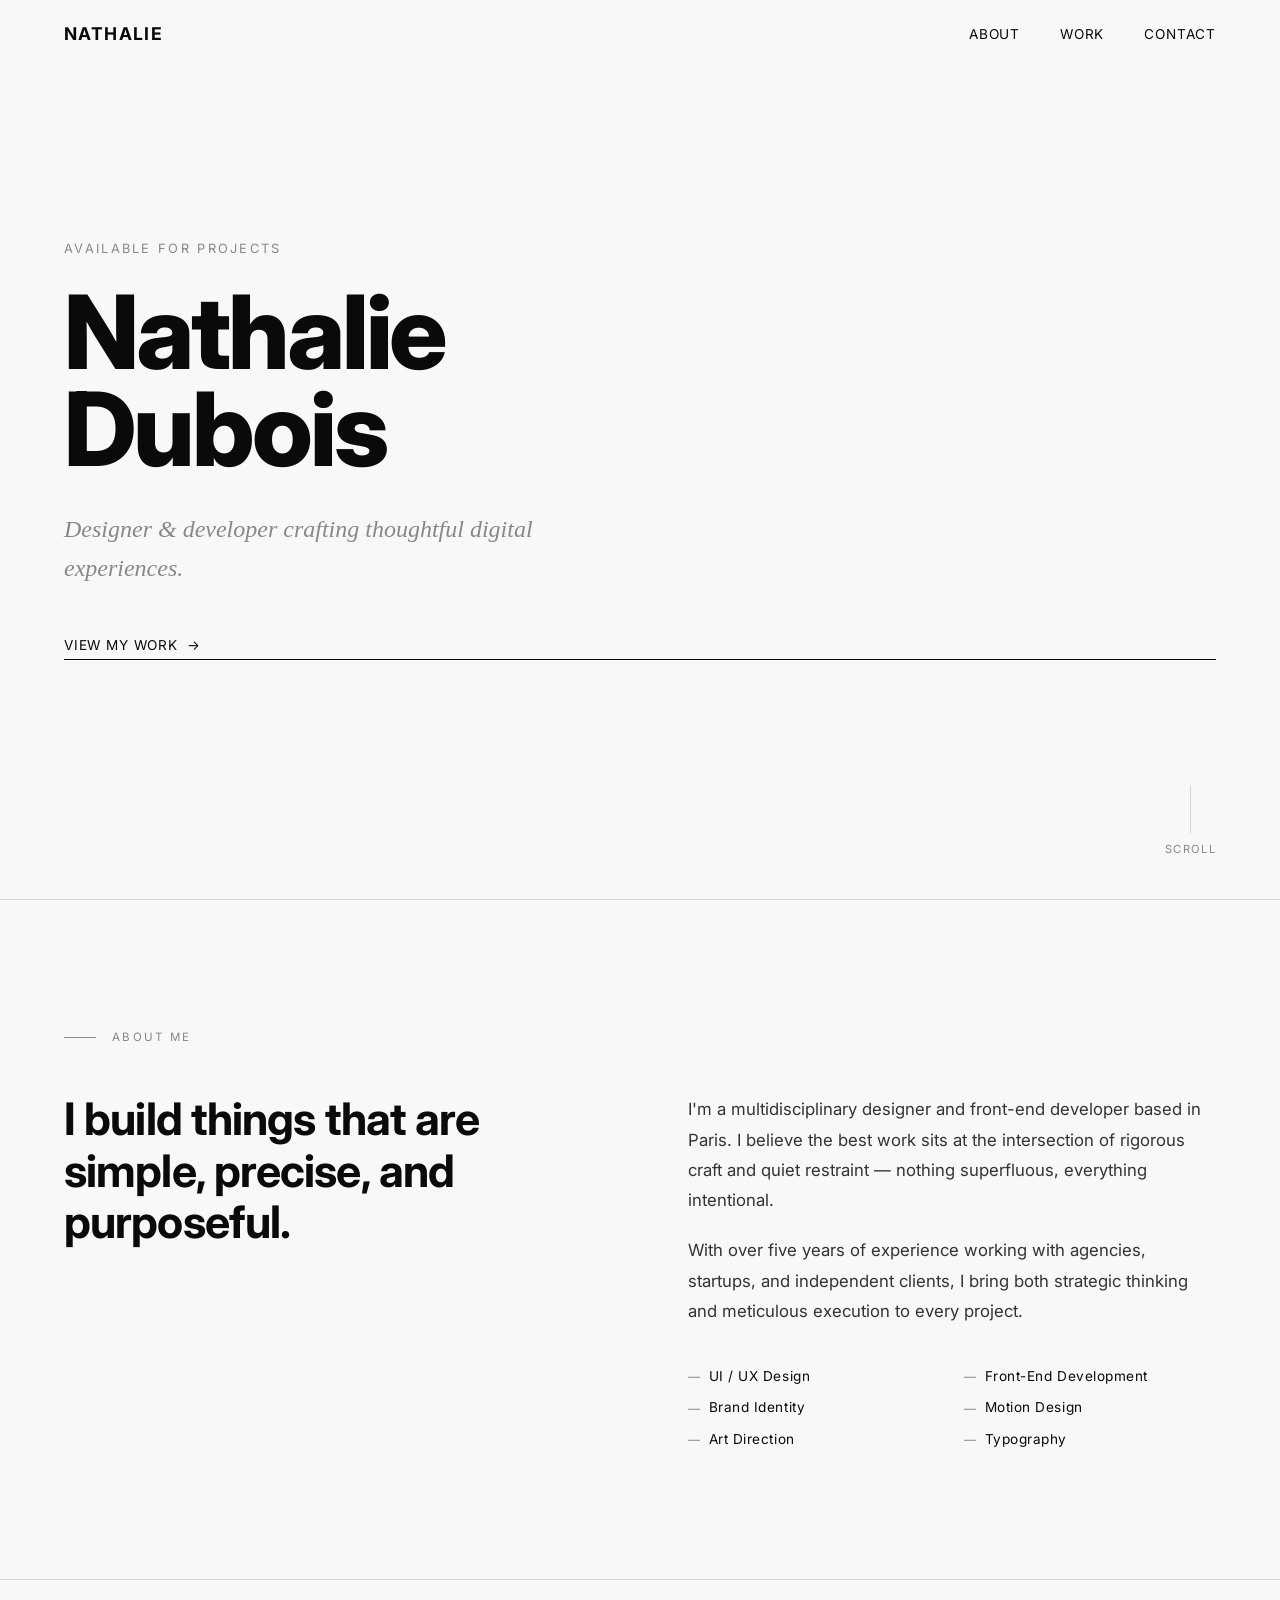
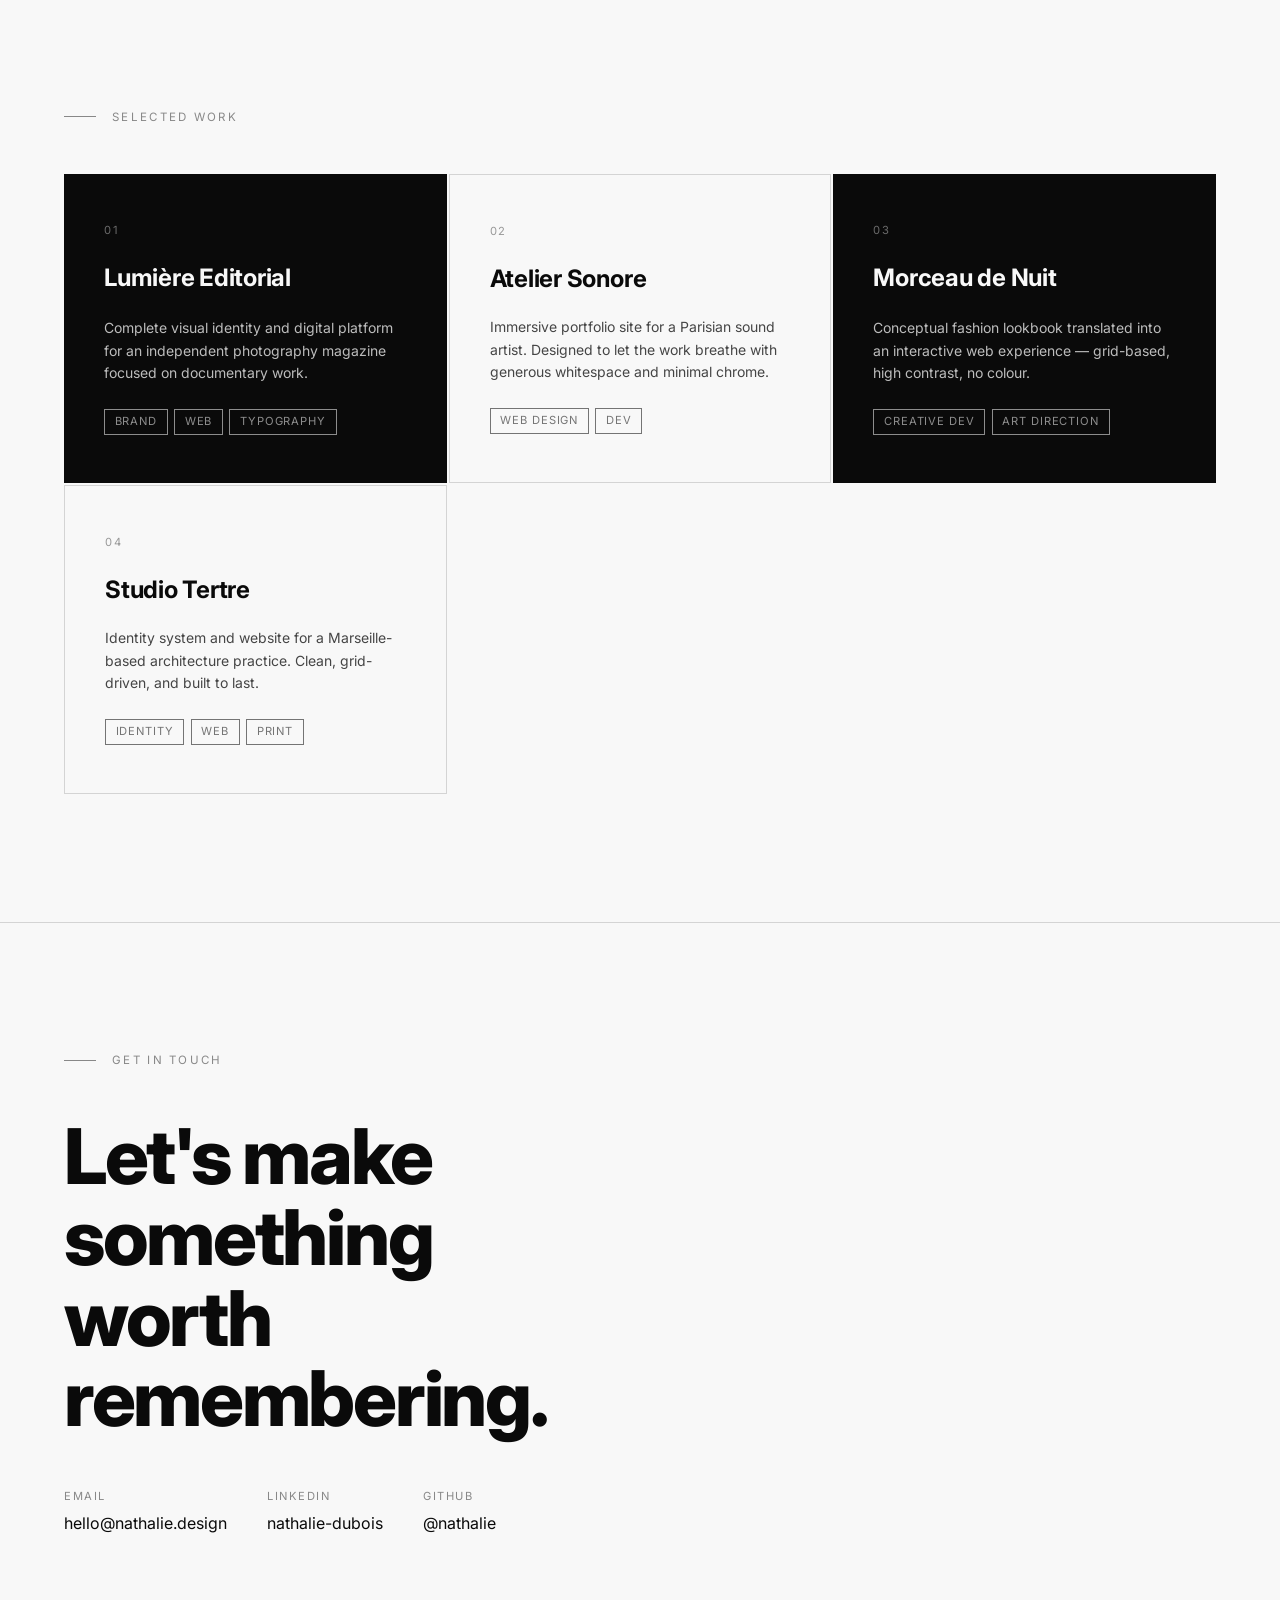
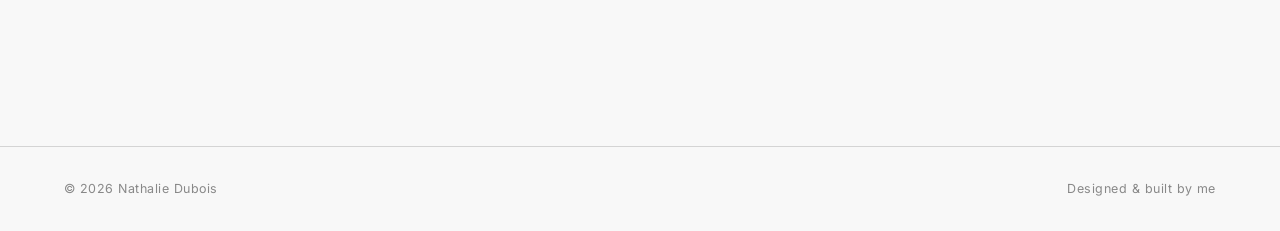
==== index.html @ 2d038c8b "Add portfolio foundation (index.html, style.css, script.js) Agent-Logs-Url: https://github.com/octob" ====
<!DOCTYPE html>
<html lang="en">
<head>
  <meta charset="UTF-8" />
  <meta name="viewport" content="width=device-width, initial-scale=1.0" />
  <title>Nathalie — Portfolio</title>
  <link rel="preconnect" href="https://fonts.googleapis.com" />
  <link
    rel="preconnect"
    href="https://fonts.gstatic.com"
    crossorigin
  />
  <link
    href="https://fonts.googleapis.com/css2?family=Inter:wght@400;500;700;800&display=swap"
    rel="stylesheet"
  />
  <link rel="stylesheet" href="style.css" />
</head>
<body>

  <!-- ── Navigation ──────────────────────────────────────── -->
  <nav>
    <span class="nav-logo">Nathalie</span>
    <ul class="nav-links">
      <li><a href="#about">About</a></li>
      <li><a href="#work">Work</a></li>
      <li><a href="#contact">Contact</a></li>
    </ul>
  </nav>

  <!-- ── Hero ────────────────────────────────────────────── -->
  <section id="hero">
    <p class="hero-eyebrow">Available for projects</p>
    <h1 class="hero-name">Nathalie<br/>Dubois</h1>
    <p class="hero-tagline">
      Designer &amp; developer crafting thoughtful digital experiences.
    </p>
    <a class="hero-cta" href="#work">
      View my work <span aria-hidden="true">→</span>
    </a>

    <div class="hero-scroll" aria-hidden="true">
      <div class="hero-scroll-line"></div>
      <span>Scroll</span>
    </div>
  </section>

  <!-- ── About ───────────────────────────────────────────── -->
  <section id="about">
    <p class="section-label">About me</p>
    <div class="about-grid">
      <h2 class="about-headline reveal">
        I build things that are simple, precise, and purposeful.
      </h2>
      <div class="about-body reveal">
        <p>
          I'm a multidisciplinary designer and front-end developer based in
          Paris. I believe the best work sits at the intersection of rigorous
          craft and quiet restraint — nothing superfluous, everything intentional.
        </p>
        <p>
          With over five years of experience working with agencies, startups, and
          independent clients, I bring both strategic thinking and meticulous
          execution to every project.
        </p>
        <ul class="skills-list stagger-parent">
          <li class="reveal">UI / UX Design</li>
          <li class="reveal">Front-End Development</li>
          <li class="reveal">Brand Identity</li>
          <li class="reveal">Motion Design</li>
          <li class="reveal">Art Direction</li>
          <li class="reveal">Typography</li>
        </ul>
      </div>
    </div>
  </section>

  <!-- ── Work ────────────────────────────────────────────── -->
  <section id="work">
    <p class="section-label">Selected work</p>
    <div class="projects-grid stagger-parent">

      <article class="project-card reveal">
        <span class="project-number">01</span>
        <h3 class="project-title">Lumière Editorial</h3>
        <p class="project-desc">
          Complete visual identity and digital platform for an independent
          photography magazine focused on documentary work.
        </p>
        <div class="project-tags">
          <span class="project-tag">Brand</span>
          <span class="project-tag">Web</span>
          <span class="project-tag">Typography</span>
        </div>
        <span class="project-arrow" aria-hidden="true">↗</span>
      </article>

      <article class="project-card reveal">
        <span class="project-number">02</span>
        <h3 class="project-title">Atelier Sonore</h3>
        <p class="project-desc">
          Immersive portfolio site for a Parisian sound artist. Designed to let
          the work breathe with generous whitespace and minimal chrome.
        </p>
        <div class="project-tags">
          <span class="project-tag">Web Design</span>
          <span class="project-tag">Dev</span>
        </div>
        <span class="project-arrow" aria-hidden="true">↗</span>
      </article>

      <article class="project-card reveal">
        <span class="project-number">03</span>
        <h3 class="project-title">Morceau de Nuit</h3>
        <p class="project-desc">
          Conceptual fashion lookbook translated into an interactive web
          experience — grid-based, high contrast, no colour.
        </p>
        <div class="project-tags">
          <span class="project-tag">Creative Dev</span>
          <span class="project-tag">Art Direction</span>
        </div>
        <span class="project-arrow" aria-hidden="true">↗</span>
      </article>

      <article class="project-card reveal">
        <span class="project-number">04</span>
        <h3 class="project-title">Studio Tertre</h3>
        <p class="project-desc">
          Identity system and website for a Marseille-based architecture
          practice. Clean, grid-driven, and built to last.
        </p>
        <div class="project-tags">
          <span class="project-tag">Identity</span>
          <span class="project-tag">Web</span>
          <span class="project-tag">Print</span>
        </div>
        <span class="project-arrow" aria-hidden="true">↗</span>
      </article>

    </div>
  </section>

  <!-- ── Contact ─────────────────────────────────────────── -->
  <section id="contact">
    <p class="section-label">Get in touch</p>
    <h2 class="contact-headline reveal">
      Let's make something<br/>worth remembering.
    </h2>
    <div class="contact-links stagger-parent">
      <a class="contact-link reveal" href="mailto:hello@nathalie.design">
        <span class="contact-link-label">Email</span>
        <span class="contact-link-value">hello@nathalie.design</span>
      </a>
      <a class="contact-link reveal" href="https://linkedin.com" target="_blank" rel="noopener">
        <span class="contact-link-label">LinkedIn</span>
        <span class="contact-link-value">nathalie-dubois</span>
      </a>
      <a class="contact-link reveal" href="https://github.com" target="_blank" rel="noopener">
        <span class="contact-link-label">GitHub</span>
        <span class="contact-link-value">@nathalie</span>
      </a>
    </div>
  </section>

  <!-- ── Footer ──────────────────────────────────────────── -->
  <footer>
    <span>© 2026 Nathalie Dubois</span>
    <span>Designed &amp; built by me</span>
  </footer>

  <script src="script.js"></script>
</body>
</html>
---- style.css ----
/* ─── Reset & Base ─────────────────────────────────────────── */
*, *::before, *::after {
  box-sizing: border-box;
  margin: 0;
  padding: 0;
}

:root {
  --black:  #0a0a0a;
  --white:  #f8f8f8;
  --gray:   #888888;
  --border: #d4d4d4;
  --font-sans: 'Inter', 'Helvetica Neue', Helvetica, Arial, sans-serif;
  --font-serif: 'Georgia', 'Times New Roman', serif;
}

html {
  scroll-behavior: smooth;
  font-size: 16px;
}

body {
  background-color: var(--white);
  color: var(--black);
  font-family: var(--font-sans);
  line-height: 1.6;
  overflow-x: hidden;
}

/* ─── Typography ────────────────────────────────────────────── */
h1, h2, h3 {
  line-height: 1.15;
  letter-spacing: -0.02em;
}

a {
  color: inherit;
  text-decoration: none;
}

/* ─── Nav ───────────────────────────────────────────────────── */
nav {
  position: fixed;
  top: 0;
  left: 0;
  right: 0;
  z-index: 100;
  display: flex;
  align-items: center;
  justify-content: space-between;
  padding: 1.25rem 4rem;
  background: rgba(248, 248, 248, 0.92);
  backdrop-filter: blur(8px);
  border-bottom: 1px solid transparent;
  transition: border-color 0.3s;
}

nav.scrolled {
  border-bottom-color: var(--border);
}

.nav-logo {
  font-size: 1.1rem;
  font-weight: 700;
  letter-spacing: 0.08em;
  text-transform: uppercase;
}

.nav-links {
  display: flex;
  gap: 2.5rem;
  list-style: none;
}

.nav-links a {
  font-size: 0.85rem;
  letter-spacing: 0.06em;
  text-transform: uppercase;
  position: relative;
  padding-bottom: 2px;
}

.nav-links a::after {
  content: '';
  position: absolute;
  bottom: 0;
  left: 0;
  width: 0;
  height: 1px;
  background: var(--black);
  transition: width 0.25s ease;
}

.nav-links a:hover::after {
  width: 100%;
}

/* ─── Hero ──────────────────────────────────────────────────── */
#hero {
  min-height: 100vh;
  display: flex;
  flex-direction: column;
  justify-content: center;
  padding: 0 4rem;
  position: relative;
  border-bottom: 1px solid var(--border);
}

.hero-eyebrow {
  font-size: 0.8rem;
  letter-spacing: 0.18em;
  text-transform: uppercase;
  color: var(--gray);
  margin-bottom: 1.5rem;
}

.hero-name {
  font-size: clamp(3.5rem, 8vw, 8rem);
  font-weight: 800;
  letter-spacing: -0.03em;
  line-height: 0.95;
  margin-bottom: 2rem;
}

.hero-tagline {
  font-family: var(--font-serif);
  font-style: italic;
  font-size: clamp(1.1rem, 2vw, 1.5rem);
  color: var(--gray);
  max-width: 480px;
  margin-bottom: 3rem;
}

.hero-cta {
  display: inline-flex;
  align-items: center;
  gap: 0.6rem;
  font-size: 0.85rem;
  letter-spacing: 0.06em;
  text-transform: uppercase;
  border-bottom: 1px solid var(--black);
  padding-bottom: 2px;
  transition: gap 0.2s;
}

.hero-cta:hover {
  gap: 1rem;
}

.hero-scroll {
  position: absolute;
  bottom: 2.5rem;
  right: 4rem;
  display: flex;
  flex-direction: column;
  align-items: center;
  gap: 0.5rem;
  font-size: 0.7rem;
  letter-spacing: 0.12em;
  text-transform: uppercase;
  color: var(--gray);
}

.hero-scroll-line {
  width: 1px;
  height: 48px;
  background: var(--border);
  position: relative;
  overflow: hidden;
}

.hero-scroll-line::after {
  content: '';
  position: absolute;
  top: -100%;
  left: 0;
  width: 100%;
  height: 100%;
  background: var(--black);
  animation: scrollLine 2s ease infinite;
}

@keyframes scrollLine {
  0%   { top: -100%; }
  100% { top: 100%; }
}

/* ─── Section Base ──────────────────────────────────────────── */
section {
  padding: 8rem 4rem;
  border-bottom: 1px solid var(--border);
}

.section-label {
  font-size: 0.72rem;
  letter-spacing: 0.2em;
  text-transform: uppercase;
  color: var(--gray);
  margin-bottom: 3rem;
  display: flex;
  align-items: center;
  gap: 1rem;
}

.section-label::before {
  content: '';
  display: inline-block;
  width: 2rem;
  height: 1px;
  background: var(--gray);
}

/* ─── About ─────────────────────────────────────────────────── */
#about .about-grid {
  display: grid;
  grid-template-columns: 1fr 1fr;
  gap: 6rem;
  align-items: start;
}

.about-headline {
  font-size: clamp(1.8rem, 3.5vw, 2.8rem);
  font-weight: 700;
  letter-spacing: -0.02em;
}

.about-body p {
  font-size: 1.05rem;
  line-height: 1.8;
  color: #333;
  margin-bottom: 1.25rem;
}

.skills-list {
  list-style: none;
  margin-top: 2.5rem;
  display: grid;
  grid-template-columns: 1fr 1fr;
  gap: 0.6rem 1.5rem;
}

.skills-list li {
  font-size: 0.85rem;
  letter-spacing: 0.04em;
  display: flex;
  align-items: center;
  gap: 0.5rem;
}

.skills-list li::before {
  content: '—';
  color: var(--gray);
  font-size: 0.75rem;
}

/* ─── Work ──────────────────────────────────────────────────── */
#work .projects-grid {
  display: grid;
  grid-template-columns: repeat(auto-fill, minmax(320px, 1fr));
  gap: 2px;
}

.project-card {
  background: var(--black);
  color: var(--white);
  padding: 3rem 2.5rem;
  display: flex;
  flex-direction: column;
  gap: 1.5rem;
  cursor: pointer;
  transition: background 0.2s;
  position: relative;
  overflow: hidden;
  min-height: 280px;
}

.project-card:nth-child(even) {
  background: var(--white);
  color: var(--black);
  border: 1px solid var(--border);
}

.project-card:hover {
  background: #111;
  color: var(--white);
}

.project-card:nth-child(even):hover {
  background: var(--black);
  color: var(--white);
}

.project-number {
  font-size: 0.7rem;
  letter-spacing: 0.14em;
  opacity: 0.4;
}

.project-title {
  font-size: 1.5rem;
  font-weight: 700;
  letter-spacing: -0.01em;
  flex-grow: 1;
}

.project-desc {
  font-size: 0.875rem;
  line-height: 1.6;
  opacity: 0.75;
}

.project-tags {
  display: flex;
  flex-wrap: wrap;
  gap: 0.4rem;
}

.project-tag {
  font-size: 0.7rem;
  letter-spacing: 0.08em;
  text-transform: uppercase;
  padding: 0.2rem 0.6rem;
  border: 1px solid currentColor;
  opacity: 0.55;
}

.project-arrow {
  position: absolute;
  bottom: 2.5rem;
  right: 2.5rem;
  font-size: 1.2rem;
  opacity: 0;
  transform: translate(-4px, 4px);
  transition: opacity 0.2s, transform 0.2s;
}

.project-card:hover .project-arrow {
  opacity: 1;
  transform: translate(0, 0);
}

/* ─── Contact ───────────────────────────────────────────────── */
#contact {
  display: flex;
  flex-direction: column;
  align-items: flex-start;
}

.contact-headline {
  font-size: clamp(2.5rem, 6vw, 5.5rem);
  font-weight: 800;
  letter-spacing: -0.03em;
  line-height: 1.05;
  margin-bottom: 3rem;
  max-width: 700px;
}

.contact-links {
  display: flex;
  gap: 2.5rem;
  flex-wrap: wrap;
  margin-bottom: 5rem;
}

.contact-link {
  display: flex;
  flex-direction: column;
  gap: 0.3rem;
}

.contact-link-label {
  font-size: 0.7rem;
  letter-spacing: 0.14em;
  text-transform: uppercase;
  color: var(--gray);
}

.contact-link-value {
  font-size: 1rem;
  border-bottom: 1px solid transparent;
  transition: border-color 0.2s;
  padding-bottom: 1px;
}

.contact-link:hover .contact-link-value {
  border-bottom-color: var(--black);
}

/* ─── Footer ────────────────────────────────────────────────── */
footer {
  padding: 2rem 4rem;
  display: flex;
  align-items: center;
  justify-content: space-between;
  font-size: 0.78rem;
  letter-spacing: 0.04em;
  color: var(--gray);
}

/* ─── Reveal Animation ──────────────────────────────────────── */
.reveal {
  opacity: 0;
  transform: translateY(24px);
  transition: opacity 0.7s ease, transform 0.7s ease;
}

.reveal.visible {
  opacity: 1;
  transform: translateY(0);
}

/* ─── Responsive ────────────────────────────────────────────── */
@media (max-width: 768px) {
  nav {
    padding: 1.25rem 1.5rem;
  }

  .nav-links {
    display: none;
  }

  #hero,
  section,
  footer {
    padding-left: 1.5rem;
    padding-right: 1.5rem;
  }

  .hero-scroll {
    right: 1.5rem;
  }

  #about .about-grid {
    grid-template-columns: 1fr;
    gap: 3rem;
  }

  .skills-list {
    grid-template-columns: 1fr;
  }

  .contact-links {
    flex-direction: column;
    gap: 1.5rem;
  }

  footer {
    flex-direction: column;
    gap: 0.5rem;
    text-align: center;
  }
}
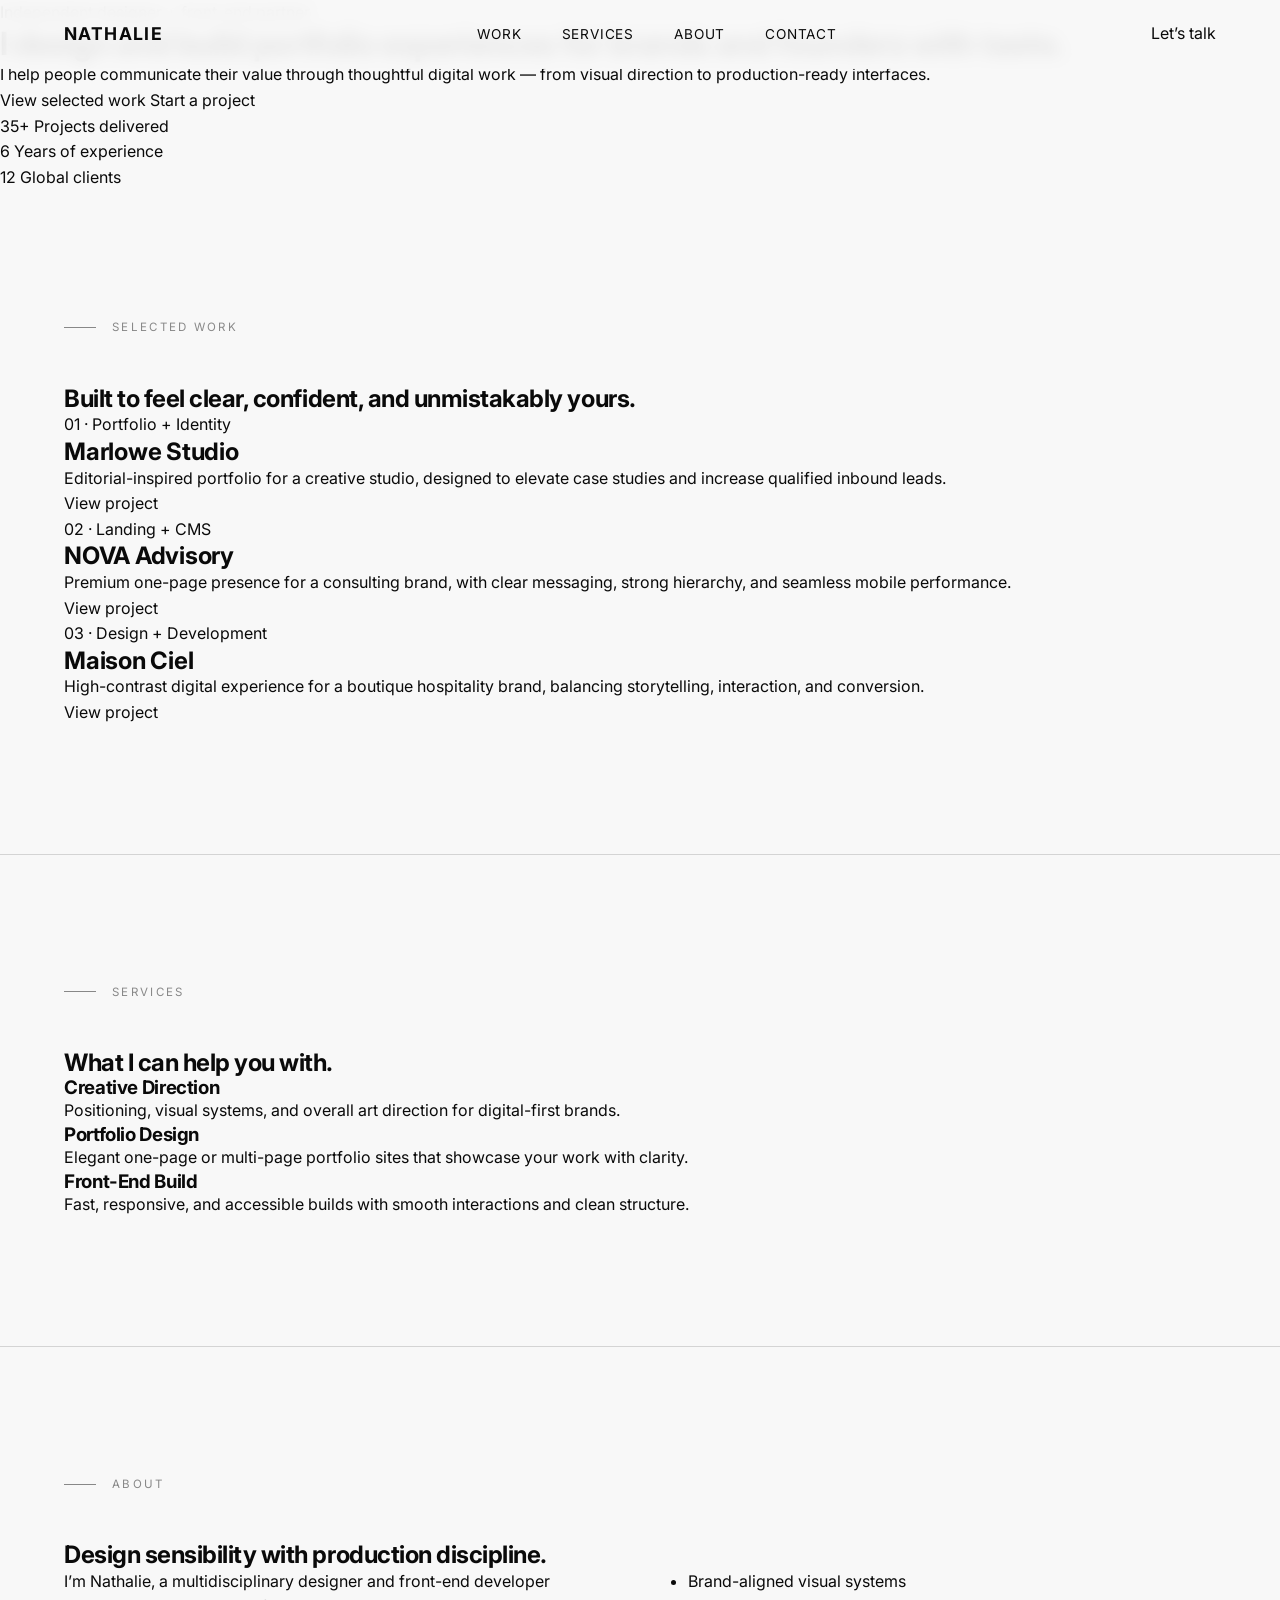
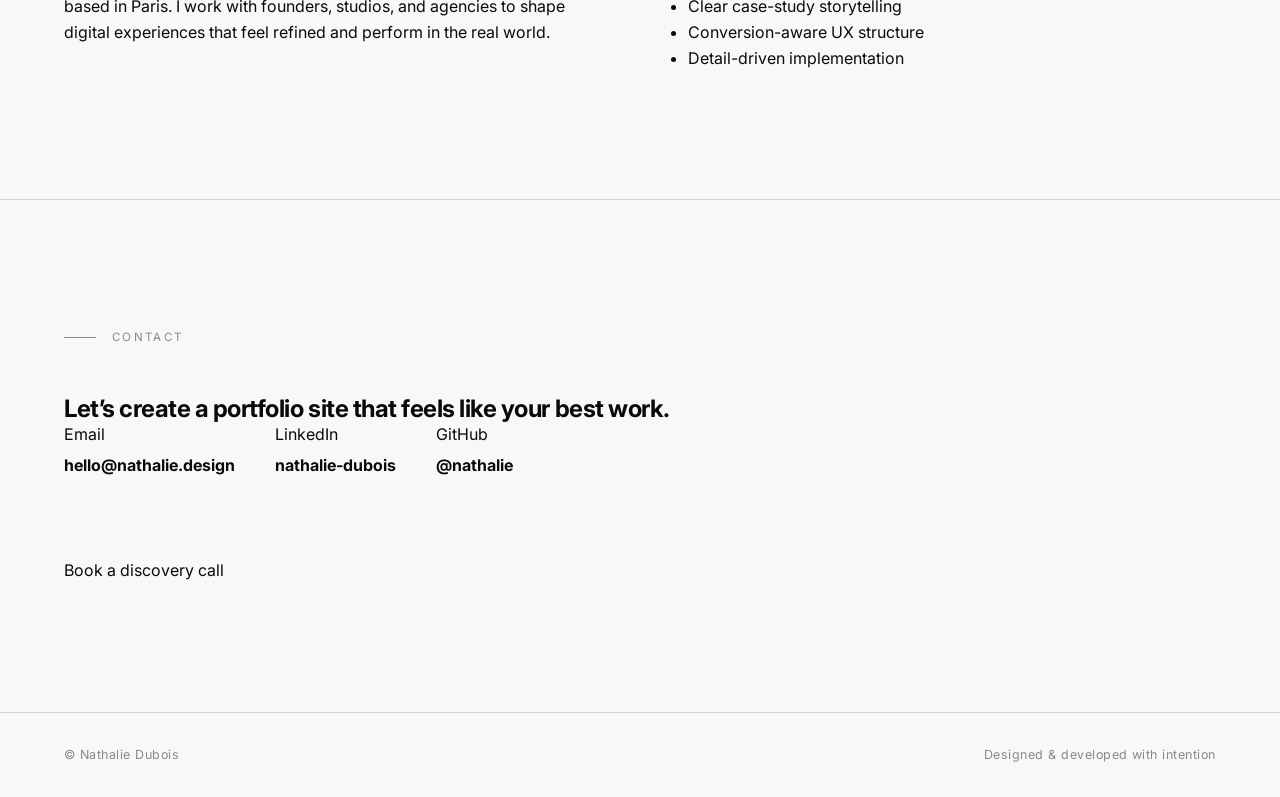
==== commit 65e64acc: "Redesign portfolio HTML structure Agent-Logs-Url: https://github.com/octobooth-3/nathalie/sessions/3" ====
--- a/index.html
+++ b/index.html
@@ -3,13 +3,9 @@
 <head>
   <meta charset="UTF-8" />
   <meta name="viewport" content="width=device-width, initial-scale=1.0" />
-  <title>Nathalie — Portfolio</title>
+  <title>Nathalie Dubois — Portfolio</title>
   <link rel="preconnect" href="https://fonts.googleapis.com" />
-  <link
-    rel="preconnect"
-    href="https://fonts.gstatic.com"
-    crossorigin
-  />
+  <link rel="preconnect" href="https://fonts.gstatic.com" crossorigin />
   <link
     href="https://fonts.googleapis.com/css2?family=Inter:wght@400;500;700;800&display=swap"
     rel="stylesheet"
@@ -17,156 +13,161 @@
   <link rel="stylesheet" href="style.css" />
 </head>
 <body>
+  <div class="page-grid" aria-hidden="true"></div>
 
-  <!-- ── Navigation ──────────────────────────────────────── -->
-  <nav>
-    <span class="nav-logo">Nathalie</span>
+  <nav class="site-nav">
+    <a class="nav-logo" href="#top">Nathalie</a>
     <ul class="nav-links">
+      <li><a href="#work">Work</a></li>
+      <li><a href="#services">Services</a></li>
       <li><a href="#about">About</a></li>
-      <li><a href="#work">Work</a></li>
       <li><a href="#contact">Contact</a></li>
     </ul>
+    <a class="nav-cta" href="mailto:hello@nathalie.design">Let’s talk</a>
   </nav>
 
-  <!-- ── Hero ────────────────────────────────────────────── -->
-  <section id="hero">
-    <p class="hero-eyebrow">Available for projects</p>
-    <h1 class="hero-name">Nathalie<br/>Dubois</h1>
-    <p class="hero-tagline">
-      Designer &amp; developer crafting thoughtful digital experiences.
+  <header id="top" class="hero">
+    <p class="hero-kicker reveal">Independent designer + front-end partner</p>
+    <h1 class="hero-title reveal">
+      I design and build portfolio experiences for brands and founders with taste.
+    </h1>
+    <p class="hero-description reveal">
+      I help people communicate their value through thoughtful digital work —
+      from visual direction to production-ready interfaces.
     </p>
-    <a class="hero-cta" href="#work">
-      View my work <span aria-hidden="true">→</span>
-    </a>
+    <div class="hero-actions reveal">
+      <a class="button button-primary" href="#work">View selected work</a>
+      <a class="button button-ghost" href="#contact">Start a project</a>
+    </div>
+    <div class="hero-metrics stagger-parent">
+      <div class="metric reveal">
+        <span class="metric-value">35+</span>
+        <span class="metric-label">Projects delivered</span>
+      </div>
+      <div class="metric reveal">
+        <span class="metric-value">6</span>
+        <span class="metric-label">Years of experience</span>
+      </div>
+      <div class="metric reveal">
+        <span class="metric-value">12</span>
+        <span class="metric-label">Global clients</span>
+      </div>
+    </div>
+  </header>
 
-    <div class="hero-scroll" aria-hidden="true">
-      <div class="hero-scroll-line"></div>
-      <span>Scroll</span>
-    </div>
-  </section>
+  <main>
+    <section id="work" class="section">
+      <div class="section-head">
+        <p class="section-label">Selected Work</p>
+        <h2 class="section-title reveal">Built to feel clear, confident, and unmistakably yours.</h2>
+      </div>
+      <div class="projects stagger-parent">
+        <article class="project reveal">
+          <div class="project-media project-media-one"></div>
+          <div class="project-body">
+            <p class="project-meta">01 · Portfolio + Identity</p>
+            <h3 class="project-title">Marlowe Studio</h3>
+            <p class="project-description">
+              Editorial-inspired portfolio for a creative studio, designed to elevate
+              case studies and increase qualified inbound leads.
+            </p>
+            <a class="project-link" href="#contact">View project</a>
+          </div>
+        </article>
 
-  <!-- ── About ───────────────────────────────────────────── -->
-  <section id="about">
-    <p class="section-label">About me</p>
-    <div class="about-grid">
-      <h2 class="about-headline reveal">
-        I build things that are simple, precise, and purposeful.
-      </h2>
-      <div class="about-body reveal">
-        <p>
-          I'm a multidisciplinary designer and front-end developer based in
-          Paris. I believe the best work sits at the intersection of rigorous
-          craft and quiet restraint — nothing superfluous, everything intentional.
+        <article class="project reveal">
+          <div class="project-media project-media-two"></div>
+          <div class="project-body">
+            <p class="project-meta">02 · Landing + CMS</p>
+            <h3 class="project-title">NOVA Advisory</h3>
+            <p class="project-description">
+              Premium one-page presence for a consulting brand, with clear messaging,
+              strong hierarchy, and seamless mobile performance.
+            </p>
+            <a class="project-link" href="#contact">View project</a>
+          </div>
+        </article>
+
+        <article class="project reveal">
+          <div class="project-media project-media-three"></div>
+          <div class="project-body">
+            <p class="project-meta">03 · Design + Development</p>
+            <h3 class="project-title">Maison Ciel</h3>
+            <p class="project-description">
+              High-contrast digital experience for a boutique hospitality brand,
+              balancing storytelling, interaction, and conversion.
+            </p>
+            <a class="project-link" href="#contact">View project</a>
+          </div>
+        </article>
+      </div>
+    </section>
+
+    <section id="services" class="section section-muted">
+      <div class="section-head">
+        <p class="section-label">Services</p>
+        <h2 class="section-title reveal">What I can help you with.</h2>
+      </div>
+      <div class="services-grid stagger-parent">
+        <article class="service-card reveal">
+          <h3>Creative Direction</h3>
+          <p>Positioning, visual systems, and overall art direction for digital-first brands.</p>
+        </article>
+        <article class="service-card reveal">
+          <h3>Portfolio Design</h3>
+          <p>Elegant one-page or multi-page portfolio sites that showcase your work with clarity.</p>
+        </article>
+        <article class="service-card reveal">
+          <h3>Front-End Build</h3>
+          <p>Fast, responsive, and accessible builds with smooth interactions and clean structure.</p>
+        </article>
+      </div>
+    </section>
+
+    <section id="about" class="section">
+      <div class="section-head">
+        <p class="section-label">About</p>
+        <h2 class="section-title reveal">Design sensibility with production discipline.</h2>
+      </div>
+      <div class="about-grid">
+        <p class="about-text reveal">
+          I’m Nathalie, a multidisciplinary designer and front-end developer based in Paris.
+          I work with founders, studios, and agencies to shape digital experiences that feel
+          refined and perform in the real world.
         </p>
-        <p>
-          With over five years of experience working with agencies, startups, and
-          independent clients, I bring both strategic thinking and meticulous
-          execution to every project.
-        </p>
-        <ul class="skills-list stagger-parent">
-          <li class="reveal">UI / UX Design</li>
-          <li class="reveal">Front-End Development</li>
-          <li class="reveal">Brand Identity</li>
-          <li class="reveal">Motion Design</li>
-          <li class="reveal">Art Direction</li>
-          <li class="reveal">Typography</li>
+        <ul class="about-list stagger-parent">
+          <li class="reveal">Brand-aligned visual systems</li>
+          <li class="reveal">Clear case-study storytelling</li>
+          <li class="reveal">Conversion-aware UX structure</li>
+          <li class="reveal">Detail-driven implementation</li>
         </ul>
       </div>
-    </div>
-  </section>
+    </section>
 
-  <!-- ── Work ────────────────────────────────────────────── -->
-  <section id="work">
-    <p class="section-label">Selected work</p>
-    <div class="projects-grid stagger-parent">
+    <section id="contact" class="section section-contact">
+      <p class="section-label">Contact</p>
+      <h2 class="contact-title reveal">Let’s create a portfolio site that feels like your best work.</h2>
+      <div class="contact-links stagger-parent">
+        <a class="contact-link reveal" href="mailto:hello@nathalie.design">
+          <span>Email</span>
+          <strong>hello@nathalie.design</strong>
+        </a>
+        <a class="contact-link reveal" href="https://linkedin.com" target="_blank" rel="noopener noreferrer">
+          <span>LinkedIn</span>
+          <strong>nathalie-dubois</strong>
+        </a>
+        <a class="contact-link reveal" href="https://github.com" target="_blank" rel="noopener noreferrer">
+          <span>GitHub</span>
+          <strong>@nathalie</strong>
+        </a>
+      </div>
+      <a class="button button-primary reveal" href="mailto:hello@nathalie.design">Book a discovery call</a>
+    </section>
+  </main>
 
-      <article class="project-card reveal">
-        <span class="project-number">01</span>
-        <h3 class="project-title">Lumière Editorial</h3>
-        <p class="project-desc">
-          Complete visual identity and digital platform for an independent
-          photography magazine focused on documentary work.
-        </p>
-        <div class="project-tags">
-          <span class="project-tag">Brand</span>
-          <span class="project-tag">Web</span>
-          <span class="project-tag">Typography</span>
-        </div>
-        <span class="project-arrow" aria-hidden="true">↗</span>
-      </article>
-
-      <article class="project-card reveal">
-        <span class="project-number">02</span>
-        <h3 class="project-title">Atelier Sonore</h3>
-        <p class="project-desc">
-          Immersive portfolio site for a Parisian sound artist. Designed to let
-          the work breathe with generous whitespace and minimal chrome.
-        </p>
-        <div class="project-tags">
-          <span class="project-tag">Web Design</span>
-          <span class="project-tag">Dev</span>
-        </div>
-        <span class="project-arrow" aria-hidden="true">↗</span>
-      </article>
-
-      <article class="project-card reveal">
-        <span class="project-number">03</span>
-        <h3 class="project-title">Morceau de Nuit</h3>
-        <p class="project-desc">
-          Conceptual fashion lookbook translated into an interactive web
-          experience — grid-based, high contrast, no colour.
-        </p>
-        <div class="project-tags">
-          <span class="project-tag">Creative Dev</span>
-          <span class="project-tag">Art Direction</span>
-        </div>
-        <span class="project-arrow" aria-hidden="true">↗</span>
-      </article>
-
-      <article class="project-card reveal">
-        <span class="project-number">04</span>
-        <h3 class="project-title">Studio Tertre</h3>
-        <p class="project-desc">
-          Identity system and website for a Marseille-based architecture
-          practice. Clean, grid-driven, and built to last.
-        </p>
-        <div class="project-tags">
-          <span class="project-tag">Identity</span>
-          <span class="project-tag">Web</span>
-          <span class="project-tag">Print</span>
-        </div>
-        <span class="project-arrow" aria-hidden="true">↗</span>
-      </article>
-
-    </div>
-  </section>
-
-  <!-- ── Contact ─────────────────────────────────────────── -->
-  <section id="contact">
-    <p class="section-label">Get in touch</p>
-    <h2 class="contact-headline reveal">
-      Let's make something<br/>worth remembering.
-    </h2>
-    <div class="contact-links stagger-parent">
-      <a class="contact-link reveal" href="mailto:hello@nathalie.design">
-        <span class="contact-link-label">Email</span>
-        <span class="contact-link-value">hello@nathalie.design</span>
-      </a>
-      <a class="contact-link reveal" href="https://linkedin.com" target="_blank" rel="noopener">
-        <span class="contact-link-label">LinkedIn</span>
-        <span class="contact-link-value">nathalie-dubois</span>
-      </a>
-      <a class="contact-link reveal" href="https://github.com" target="_blank" rel="noopener">
-        <span class="contact-link-label">GitHub</span>
-        <span class="contact-link-value">@nathalie</span>
-      </a>
-    </div>
-  </section>
-
-  <!-- ── Footer ──────────────────────────────────────────── -->
   <footer>
-    <span>© 2026 Nathalie Dubois</span>
-    <span>Designed &amp; built by me</span>
+    <span>© <span id="year"></span> Nathalie Dubois</span>
+    <span>Designed &amp; developed with intention</span>
   </footer>
 
   <script src="script.js"></script>
--- a/style.css
+++ b/style.css
@@ -25,12 +25,79 @@
   font-family: var(--font-sans);
   line-height: 1.6;
   overflow-x: hidden;
+  cursor: none;
+}
+
+/* ─── Custom Cursor ─────────────────────────────────────────── */
+.cursor-dot,
+.cursor-ring {
+  position: fixed;
+  top: 0;
+  left: 0;
+  pointer-events: none;
+  z-index: 9999;
+  border-radius: 50%;
+  transform: translate(-50%, -50%);
+  will-change: transform, width, height, opacity;
+}
+
+/* Small precise dot */
+.cursor-dot {
+  width: 6px;
+  height: 6px;
+  background: var(--black);
+  transition: width 0.15s ease, height 0.15s ease, background 0.15s ease;
+}
+
+/* Larger trailing ring */
+.cursor-ring {
+  width: 36px;
+  height: 36px;
+  border: 1.5px solid var(--black);
+  background: transparent;
+  opacity: 0.55;
+  transition:
+    width 0.35s cubic-bezier(0.23, 1, 0.32, 1),
+    height 0.35s cubic-bezier(0.23, 1, 0.32, 1),
+    opacity 0.35s ease,
+    background 0.35s ease,
+    border-color 0.35s ease;
+}
+
+/* Hover state: ring expands and fills */
+body.cursor-hover .cursor-ring {
+  width: 56px;
+  height: 56px;
+  background: var(--black);
+  opacity: 0.08;
+}
+
+/* Hover state: dot disappears */
+body.cursor-hover .cursor-dot {
+  width: 0;
+  height: 0;
+}
+
+/* Hide on touch devices */
+@media (pointer: coarse) {
+  .cursor-dot,
+  .cursor-ring {
+    display: none;
+  }
+
+  body {
+    cursor: auto;
+  }
 }
 
 /* ─── Typography ────────────────────────────────────────────── */
 h1, h2, h3 {
   line-height: 1.15;
   letter-spacing: -0.02em;
+}
+
+a, button, [role="button"], input, textarea, select, label {
+  cursor: none;
 }
 
 a {
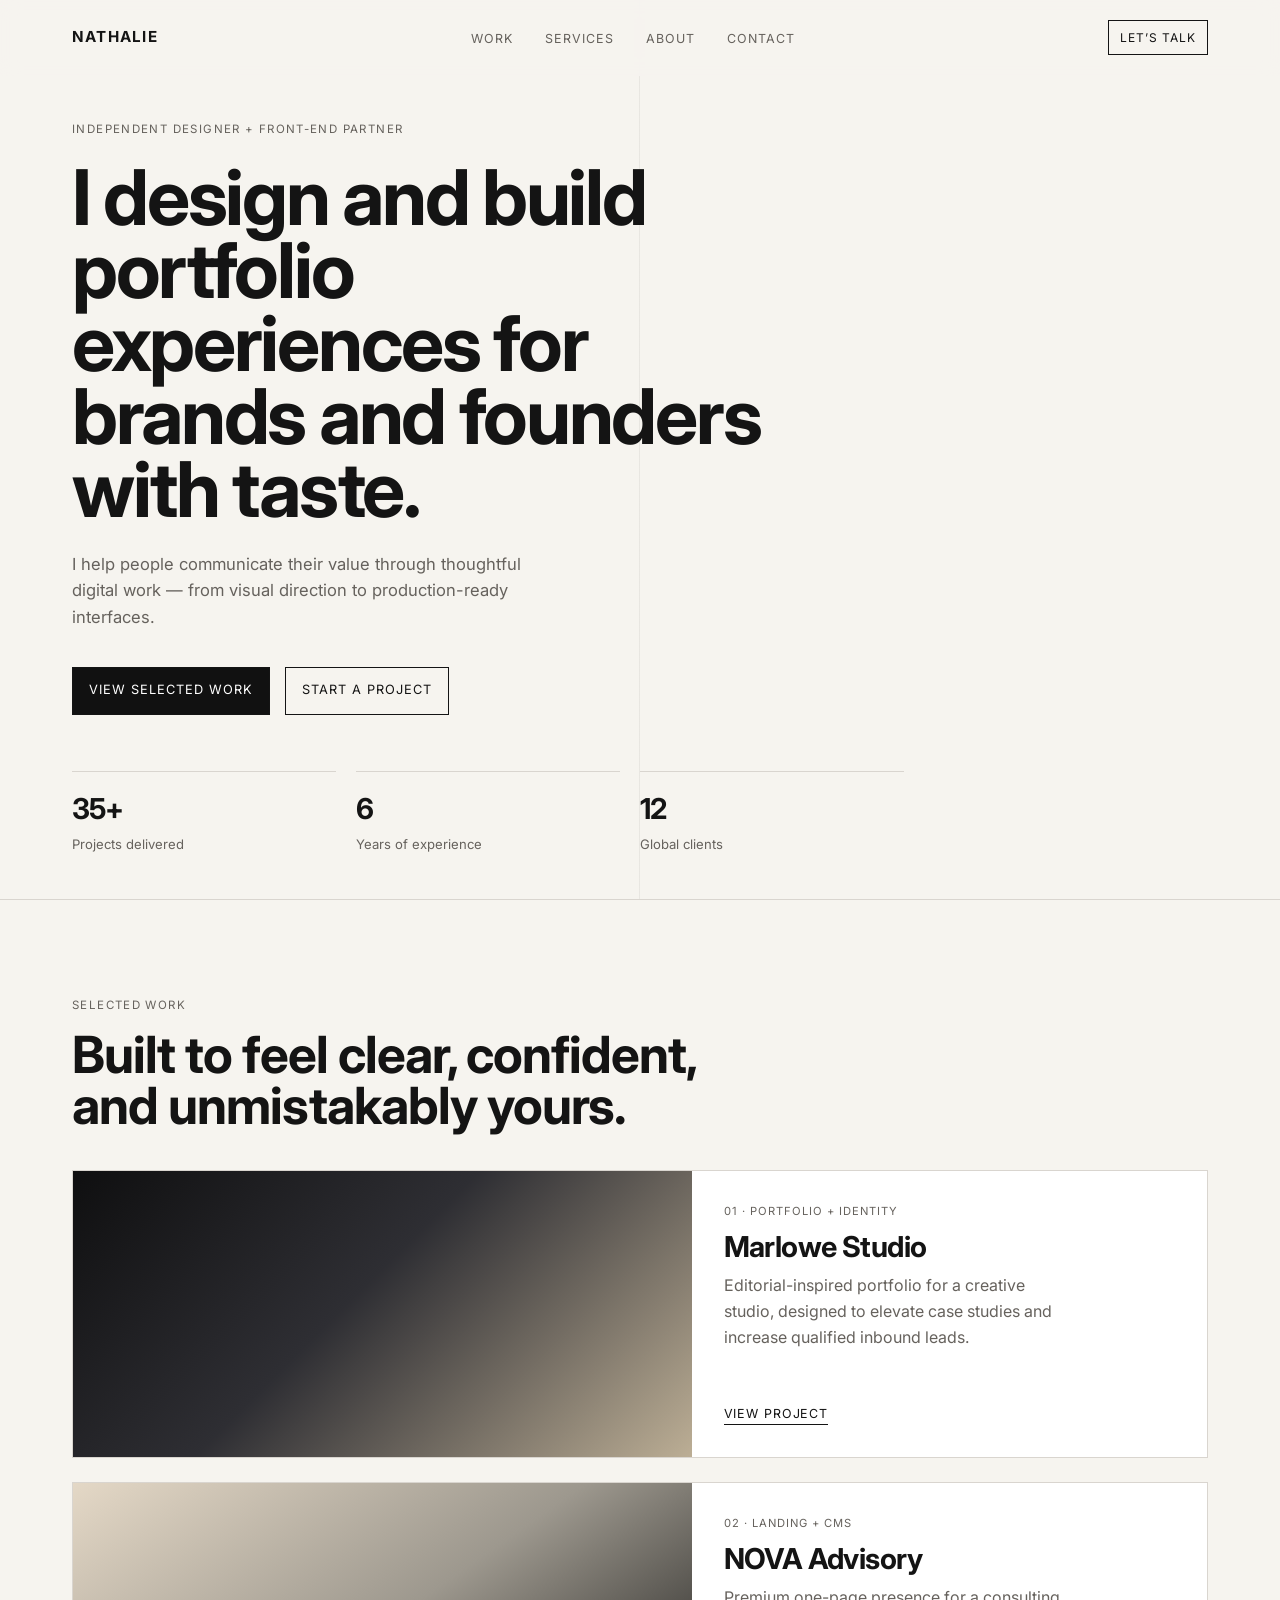
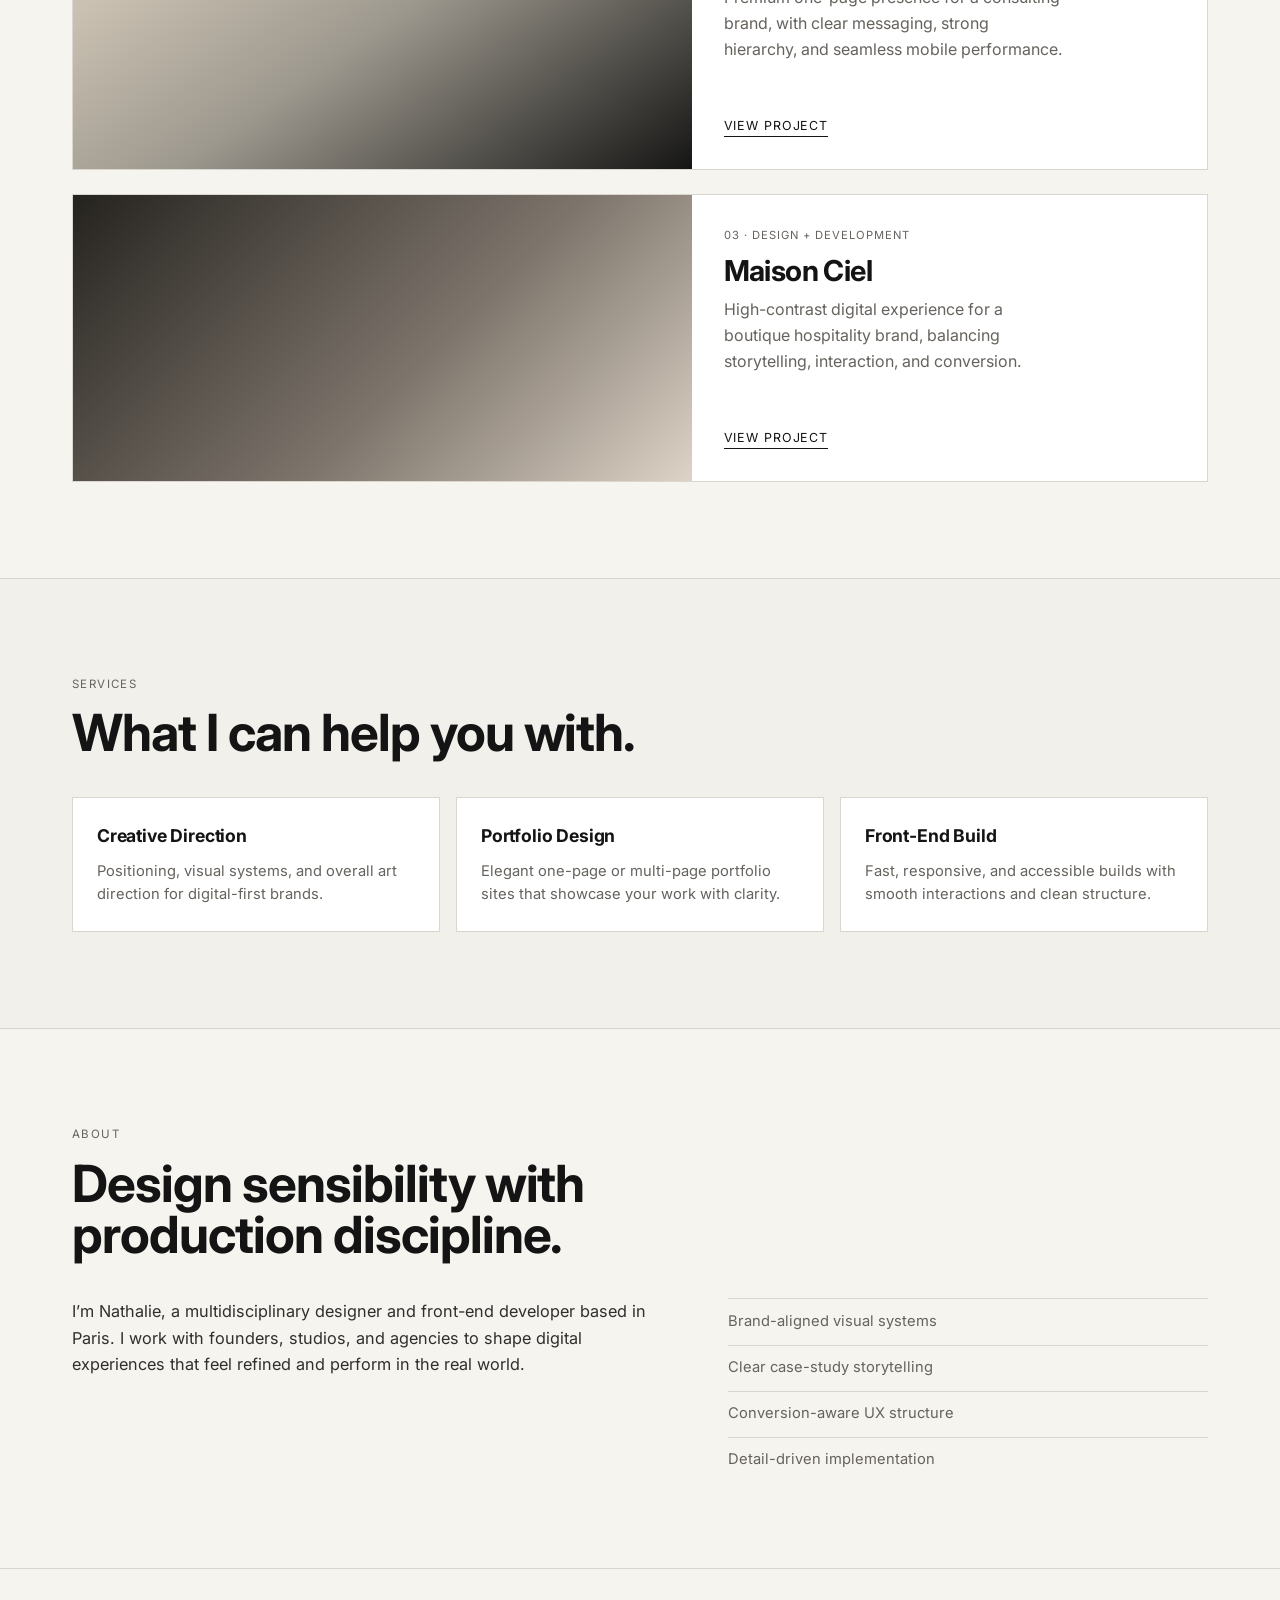
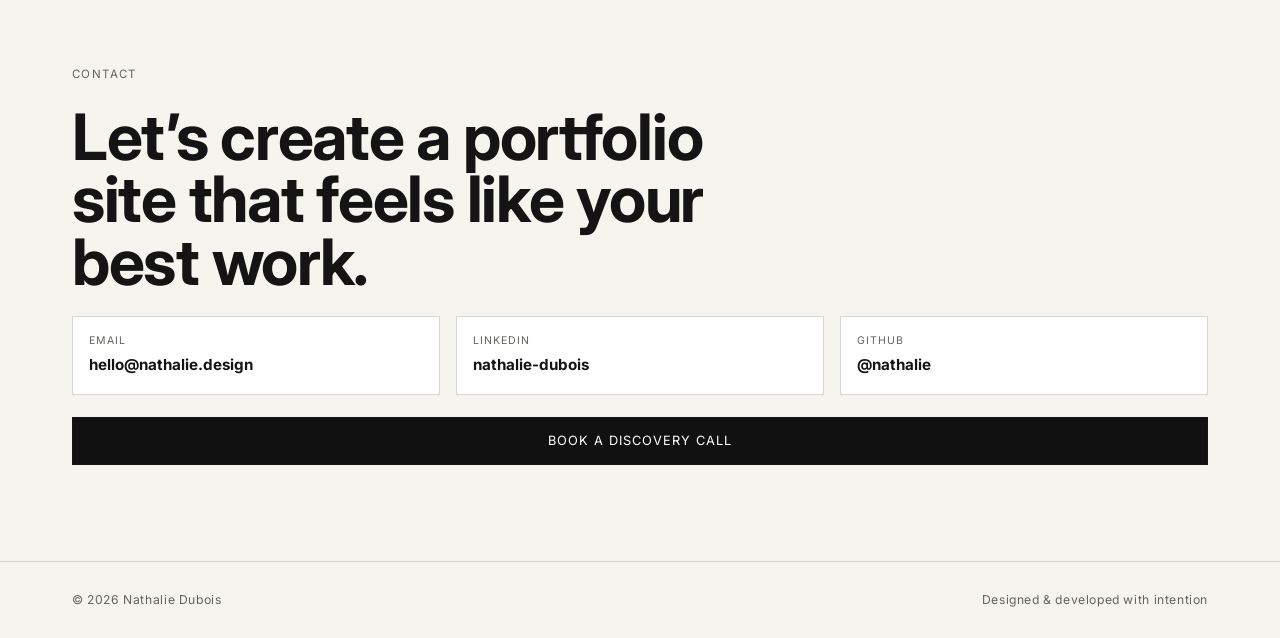
==== commit e65dc38a: "Fix social profile links and CSS grid line variable Agent-Logs-Url: https://github.com/octobooth-3/n" ====
--- a/index.html
+++ b/index.html
@@ -152,11 +152,11 @@
           <span>Email</span>
           <strong>hello@nathalie.design</strong>
         </a>
-        <a class="contact-link reveal" href="https://linkedin.com" target="_blank" rel="noopener noreferrer">
+        <a class="contact-link reveal" href="https://linkedin.com/in/nathalie-dubois" target="_blank" rel="noopener noreferrer">
           <span>LinkedIn</span>
           <strong>nathalie-dubois</strong>
         </a>
-        <a class="contact-link reveal" href="https://github.com" target="_blank" rel="noopener noreferrer">
+        <a class="contact-link reveal" href="https://github.com/nathalie" target="_blank" rel="noopener noreferrer">
           <span>GitHub</span>
           <strong>@nathalie</strong>
         </a>
--- a/style.css
+++ b/style.css
@@ -1,17 +1,19 @@
-/* ─── Reset & Base ─────────────────────────────────────────── */
-*, *::before, *::after {
+* {
   box-sizing: border-box;
   margin: 0;
   padding: 0;
 }
 
 :root {
-  --black:  #0a0a0a;
-  --white:  #f8f8f8;
-  --gray:   #888888;
-  --border: #d4d4d4;
+  --bg: #f6f4ef;
+  --surface: #ffffff;
+  --text: #141414;
+  --muted: #66625d;
+  --line: #d9d5cf;
+  --accent: #111111;
+  --accent-contrast: #ffffff;
+  --grid-line: rgba(20, 20, 20, 0.06);
   --font-sans: 'Inter', 'Helvetica Neue', Helvetica, Arial, sans-serif;
-  --font-serif: 'Georgia', 'Times New Roman', serif;
 }
 
 html {
@@ -20,84 +22,18 @@
 }
 
 body {
-  background-color: var(--white);
-  color: var(--black);
+  background: var(--bg);
+  color: var(--text);
   font-family: var(--font-sans);
   line-height: 1.6;
-  overflow-x: hidden;
-  cursor: none;
-}
-
-/* ─── Custom Cursor ─────────────────────────────────────────── */
-.cursor-dot,
-.cursor-ring {
+}
+
+.page-grid {
   position: fixed;
-  top: 0;
-  left: 0;
+  inset: 0;
   pointer-events: none;
-  z-index: 9999;
-  border-radius: 50%;
-  transform: translate(-50%, -50%);
-  will-change: transform, width, height, opacity;
-}
-
-/* Small precise dot */
-.cursor-dot {
-  width: 6px;
-  height: 6px;
-  background: var(--black);
-  transition: width 0.15s ease, height 0.15s ease, background 0.15s ease;
-}
-
-/* Larger trailing ring */
-.cursor-ring {
-  width: 36px;
-  height: 36px;
-  border: 1.5px solid var(--black);
-  background: transparent;
-  opacity: 0.55;
-  transition:
-    width 0.35s cubic-bezier(0.23, 1, 0.32, 1),
-    height 0.35s cubic-bezier(0.23, 1, 0.32, 1),
-    opacity 0.35s ease,
-    background 0.35s ease,
-    border-color 0.35s ease;
-}
-
-/* Hover state: ring expands and fills */
-body.cursor-hover .cursor-ring {
-  width: 56px;
-  height: 56px;
-  background: var(--black);
-  opacity: 0.08;
-}
-
-/* Hover state: dot disappears */
-body.cursor-hover .cursor-dot {
-  width: 0;
-  height: 0;
-}
-
-/* Hide on touch devices */
-@media (pointer: coarse) {
-  .cursor-dot,
-  .cursor-ring {
-    display: none;
-  }
-
-  body {
-    cursor: auto;
-  }
-}
-
-/* ─── Typography ────────────────────────────────────────────── */
-h1, h2, h3 {
-  line-height: 1.15;
-  letter-spacing: -0.02em;
-}
-
-a, button, [role="button"], input, textarea, select, label {
-  cursor: none;
+  z-index: -1;
+  background-image: linear-gradient(to right, transparent calc(50% - 0.5px), var(--grid-line) calc(50% - 0.5px), var(--grid-line) calc(50% + 0.5px), transparent calc(50% + 0.5px));
 }
 
 a {
@@ -105,370 +41,334 @@
   text-decoration: none;
 }
 
-/* ─── Nav ───────────────────────────────────────────────────── */
-nav {
-  position: fixed;
+.site-nav {
+  position: sticky;
   top: 0;
-  left: 0;
-  right: 0;
-  z-index: 100;
+  z-index: 10;
+  height: 4.75rem;
   display: flex;
   align-items: center;
   justify-content: space-between;
-  padding: 1.25rem 4rem;
-  background: rgba(248, 248, 248, 0.92);
-  backdrop-filter: blur(8px);
+  padding: 0 4.5rem;
   border-bottom: 1px solid transparent;
-  transition: border-color 0.3s;
-}
-
-nav.scrolled {
-  border-bottom-color: var(--border);
+  background: rgba(246, 244, 239, 0.92);
+  backdrop-filter: blur(10px);
+  transition: border-color 0.2s ease;
+}
+
+.site-nav.scrolled {
+  border-bottom-color: var(--line);
 }
 
 .nav-logo {
-  font-size: 1.1rem;
+  font-size: 0.95rem;
   font-weight: 700;
   letter-spacing: 0.08em;
   text-transform: uppercase;
 }
 
 .nav-links {
-  display: flex;
-  gap: 2.5rem;
   list-style: none;
+  display: flex;
+  gap: 2rem;
 }
 
 .nav-links a {
-  font-size: 0.85rem;
-  letter-spacing: 0.06em;
-  text-transform: uppercase;
-  position: relative;
-  padding-bottom: 2px;
-}
-
-.nav-links a::after {
-  content: '';
-  position: absolute;
-  bottom: 0;
-  left: 0;
-  width: 0;
-  height: 1px;
-  background: var(--black);
-  transition: width 0.25s ease;
-}
-
-.nav-links a:hover::after {
-  width: 100%;
-}
-
-/* ─── Hero ──────────────────────────────────────────────────── */
-#hero {
-  min-height: 100vh;
+  font-size: 0.78rem;
+  text-transform: uppercase;
+  letter-spacing: 0.08em;
+  color: var(--muted);
+  transition: color 0.2s ease;
+}
+
+.nav-links a:hover {
+  color: var(--text);
+}
+
+.nav-cta {
+  font-size: 0.75rem;
+  text-transform: uppercase;
+  letter-spacing: 0.08em;
+  border: 1px solid var(--text);
+  padding: 0.45rem 0.7rem;
+}
+
+.hero,
+.section,
+footer {
+  padding-left: 4.5rem;
+  padding-right: 4.5rem;
+}
+
+.hero {
+  min-height: calc(100vh - 4.75rem);
   display: flex;
   flex-direction: column;
   justify-content: center;
-  padding: 0 4rem;
-  position: relative;
-  border-bottom: 1px solid var(--border);
-}
-
-.hero-eyebrow {
-  font-size: 0.8rem;
-  letter-spacing: 0.18em;
-  text-transform: uppercase;
-  color: var(--gray);
-  margin-bottom: 1.5rem;
-}
-
-.hero-name {
-  font-size: clamp(3.5rem, 8vw, 8rem);
-  font-weight: 800;
+  gap: 1.5rem;
+  border-bottom: 1px solid var(--line);
+}
+
+.hero-kicker,
+.section-label {
+  text-transform: uppercase;
+  letter-spacing: 0.12em;
+  font-size: 0.72rem;
+  color: var(--muted);
+}
+
+.hero-title {
+  max-width: 14ch;
+  font-size: clamp(2.2rem, 6vw, 5.7rem);
+  line-height: 0.95;
   letter-spacing: -0.03em;
-  line-height: 0.95;
-  margin-bottom: 2rem;
-}
-
-.hero-tagline {
-  font-family: var(--font-serif);
-  font-style: italic;
-  font-size: clamp(1.1rem, 2vw, 1.5rem);
-  color: var(--gray);
-  max-width: 480px;
-  margin-bottom: 3rem;
-}
-
-.hero-cta {
+}
+
+.hero-description {
+  max-width: 48ch;
+  color: var(--muted);
+  font-size: 1.04rem;
+}
+
+.hero-actions {
+  display: flex;
+  gap: 0.9rem;
+  margin-top: 0.75rem;
+}
+
+.button {
   display: inline-flex;
   align-items: center;
+  justify-content: center;
+  font-size: 0.8rem;
+  text-transform: uppercase;
+  letter-spacing: 0.08em;
+  border: 1px solid var(--text);
+  padding: 0.8rem 1rem;
+}
+
+.button-primary {
+  background: var(--accent);
+  color: var(--accent-contrast);
+}
+
+.button-ghost {
+  background: transparent;
+}
+
+.hero-metrics {
+  margin-top: 2rem;
+  display: grid;
+  grid-template-columns: repeat(3, minmax(0, 1fr));
+  gap: 1.25rem;
+  max-width: 52rem;
+}
+
+.metric {
+  border-top: 1px solid var(--line);
+  padding-top: 0.9rem;
+  display: flex;
+  flex-direction: column;
+  gap: 0.15rem;
+}
+
+.metric-value {
+  font-size: 1.8rem;
+  font-weight: 700;
+  letter-spacing: -0.03em;
+}
+
+.metric-label {
+  font-size: 0.82rem;
+  color: var(--muted);
+}
+
+.section {
+  padding-top: 6rem;
+  padding-bottom: 6rem;
+  border-bottom: 1px solid var(--line);
+}
+
+.section-muted {
+  background: #f2f0eb;
+}
+
+.section-head {
+  display: grid;
+  gap: 0.9rem;
+  margin-bottom: 2.4rem;
+}
+
+.section-title {
+  font-size: clamp(1.7rem, 4.6vw, 3.2rem);
+  line-height: 1;
+  letter-spacing: -0.02em;
+  max-width: 20ch;
+}
+
+.projects {
+  display: grid;
+  gap: 1.5rem;
+}
+
+.project {
+  background: var(--surface);
+  border: 1px solid var(--line);
+  display: grid;
+  grid-template-columns: minmax(0, 1.2fr) minmax(0, 1fr);
+  min-height: 18rem;
+}
+
+.project-media {
+  min-height: 14rem;
+}
+
+.project-media-one {
+  background: linear-gradient(135deg, #0f0f10, #2e2e33 45%, #bcae95);
+}
+
+.project-media-two {
+  background: linear-gradient(145deg, #e4d8c6, #9d988e 50%, #151514);
+}
+
+.project-media-three {
+  background: linear-gradient(135deg, #25231f, #7f766d 58%, #ddd3c6);
+}
+
+.project-body {
+  padding: 2rem;
+  display: flex;
+  flex-direction: column;
+  gap: 0.75rem;
+}
+
+.project-meta {
+  text-transform: uppercase;
+  letter-spacing: 0.09em;
+  font-size: 0.7rem;
+  color: var(--muted);
+}
+
+.project-title {
+  font-size: 1.8rem;
+  line-height: 1;
+  letter-spacing: -0.02em;
+}
+
+.project-description {
+  color: var(--muted);
+  max-width: 34ch;
+}
+
+.project-link {
+  margin-top: auto;
+  width: fit-content;
+  border-bottom: 1px solid var(--text);
+  font-size: 0.78rem;
+  text-transform: uppercase;
+  letter-spacing: 0.07em;
+}
+
+.services-grid {
+  display: grid;
+  gap: 1rem;
+  grid-template-columns: repeat(3, minmax(0, 1fr));
+}
+
+.service-card {
+  border: 1px solid var(--line);
+  background: var(--surface);
+  padding: 1.5rem;
+  display: grid;
   gap: 0.6rem;
-  font-size: 0.85rem;
-  letter-spacing: 0.06em;
-  text-transform: uppercase;
-  border-bottom: 1px solid var(--black);
-  padding-bottom: 2px;
-  transition: gap 0.2s;
-}
-
-.hero-cta:hover {
+}
+
+.service-card h3 {
+  font-size: 1.1rem;
+  letter-spacing: -0.01em;
+}
+
+.service-card p {
+  color: var(--muted);
+  font-size: 0.92rem;
+}
+
+.about-grid {
+  display: grid;
+  grid-template-columns: minmax(0, 1.3fr) minmax(0, 1fr);
+  gap: 2rem;
+}
+
+.about-text {
+  max-width: 58ch;
+  color: #2f2f2e;
+  font-size: 1.02rem;
+}
+
+.about-list {
+  list-style: none;
+  display: grid;
+  gap: 0.7rem;
+}
+
+.about-list li {
+  border-top: 1px solid var(--line);
+  padding-top: 0.65rem;
+  font-size: 0.92rem;
+  color: var(--muted);
+}
+
+.section-contact {
+  display: grid;
+  gap: 1.4rem;
+}
+
+.contact-title {
+  font-size: clamp(1.9rem, 5vw, 4rem);
+  line-height: 0.98;
+  letter-spacing: -0.02em;
+  max-width: 16ch;
+}
+
+.contact-links {
+  display: grid;
+  grid-template-columns: repeat(3, minmax(0, 1fr));
   gap: 1rem;
 }
 
-.hero-scroll {
-  position: absolute;
-  bottom: 2.5rem;
-  right: 4rem;
-  display: flex;
-  flex-direction: column;
-  align-items: center;
-  gap: 0.5rem;
-  font-size: 0.7rem;
-  letter-spacing: 0.12em;
-  text-transform: uppercase;
-  color: var(--gray);
-}
-
-.hero-scroll-line {
-  width: 1px;
-  height: 48px;
-  background: var(--border);
-  position: relative;
-  overflow: hidden;
-}
-
-.hero-scroll-line::after {
-  content: '';
-  position: absolute;
-  top: -100%;
-  left: 0;
-  width: 100%;
-  height: 100%;
-  background: var(--black);
-  animation: scrollLine 2s ease infinite;
-}
-
-@keyframes scrollLine {
-  0%   { top: -100%; }
-  100% { top: 100%; }
-}
-
-/* ─── Section Base ──────────────────────────────────────────── */
-section {
-  padding: 8rem 4rem;
-  border-bottom: 1px solid var(--border);
-}
-
-.section-label {
-  font-size: 0.72rem;
-  letter-spacing: 0.2em;
-  text-transform: uppercase;
-  color: var(--gray);
-  margin-bottom: 3rem;
-  display: flex;
-  align-items: center;
-  gap: 1rem;
-}
-
-.section-label::before {
-  content: '';
-  display: inline-block;
-  width: 2rem;
-  height: 1px;
-  background: var(--gray);
-}
-
-/* ─── About ─────────────────────────────────────────────────── */
-#about .about-grid {
-  display: grid;
-  grid-template-columns: 1fr 1fr;
-  gap: 6rem;
-  align-items: start;
-}
-
-.about-headline {
-  font-size: clamp(1.8rem, 3.5vw, 2.8rem);
-  font-weight: 700;
-  letter-spacing: -0.02em;
-}
-
-.about-body p {
-  font-size: 1.05rem;
-  line-height: 1.8;
-  color: #333;
-  margin-bottom: 1.25rem;
-}
-
-.skills-list {
-  list-style: none;
-  margin-top: 2.5rem;
-  display: grid;
-  grid-template-columns: 1fr 1fr;
-  gap: 0.6rem 1.5rem;
-}
-
-.skills-list li {
-  font-size: 0.85rem;
-  letter-spacing: 0.04em;
-  display: flex;
-  align-items: center;
-  gap: 0.5rem;
-}
-
-.skills-list li::before {
-  content: '—';
-  color: var(--gray);
-  font-size: 0.75rem;
-}
-
-/* ─── Work ──────────────────────────────────────────────────── */
-#work .projects-grid {
-  display: grid;
-  grid-template-columns: repeat(auto-fill, minmax(320px, 1fr));
-  gap: 2px;
-}
-
-.project-card {
-  background: var(--black);
-  color: var(--white);
-  padding: 3rem 2.5rem;
-  display: flex;
-  flex-direction: column;
-  gap: 1.5rem;
-  cursor: pointer;
-  transition: background 0.2s;
-  position: relative;
-  overflow: hidden;
-  min-height: 280px;
-}
-
-.project-card:nth-child(even) {
-  background: var(--white);
-  color: var(--black);
-  border: 1px solid var(--border);
-}
-
-.project-card:hover {
-  background: #111;
-  color: var(--white);
-}
-
-.project-card:nth-child(even):hover {
-  background: var(--black);
-  color: var(--white);
-}
-
-.project-number {
-  font-size: 0.7rem;
-  letter-spacing: 0.14em;
-  opacity: 0.4;
-}
-
-.project-title {
-  font-size: 1.5rem;
-  font-weight: 700;
-  letter-spacing: -0.01em;
-  flex-grow: 1;
-}
-
-.project-desc {
-  font-size: 0.875rem;
-  line-height: 1.6;
-  opacity: 0.75;
-}
-
-.project-tags {
-  display: flex;
-  flex-wrap: wrap;
-  gap: 0.4rem;
-}
-
-.project-tag {
-  font-size: 0.7rem;
-  letter-spacing: 0.08em;
-  text-transform: uppercase;
-  padding: 0.2rem 0.6rem;
-  border: 1px solid currentColor;
-  opacity: 0.55;
-}
-
-.project-arrow {
-  position: absolute;
-  bottom: 2.5rem;
-  right: 2.5rem;
-  font-size: 1.2rem;
-  opacity: 0;
-  transform: translate(-4px, 4px);
-  transition: opacity 0.2s, transform 0.2s;
-}
-
-.project-card:hover .project-arrow {
-  opacity: 1;
-  transform: translate(0, 0);
-}
-
-/* ─── Contact ───────────────────────────────────────────────── */
-#contact {
-  display: flex;
-  flex-direction: column;
-  align-items: flex-start;
-}
-
-.contact-headline {
-  font-size: clamp(2.5rem, 6vw, 5.5rem);
-  font-weight: 800;
-  letter-spacing: -0.03em;
-  line-height: 1.05;
-  margin-bottom: 3rem;
-  max-width: 700px;
-}
-
-.contact-links {
-  display: flex;
-  gap: 2.5rem;
-  flex-wrap: wrap;
-  margin-bottom: 5rem;
-}
-
 .contact-link {
-  display: flex;
-  flex-direction: column;
-  gap: 0.3rem;
-}
-
-.contact-link-label {
-  font-size: 0.7rem;
-  letter-spacing: 0.14em;
-  text-transform: uppercase;
-  color: var(--gray);
-}
-
-.contact-link-value {
-  font-size: 1rem;
-  border-bottom: 1px solid transparent;
-  transition: border-color 0.2s;
-  padding-bottom: 1px;
-}
-
-.contact-link:hover .contact-link-value {
-  border-bottom-color: var(--black);
-}
-
-/* ─── Footer ────────────────────────────────────────────────── */
+  border: 1px solid var(--line);
+  background: var(--surface);
+  padding: 1rem;
+  display: grid;
+  gap: 0.2rem;
+}
+
+.contact-link span {
+  text-transform: uppercase;
+  letter-spacing: 0.1em;
+  font-size: 0.66rem;
+  color: var(--muted);
+}
+
+.contact-link strong {
+  font-size: 0.95rem;
+}
+
 footer {
-  padding: 2rem 4rem;
+  min-height: 4.75rem;
   display: flex;
   align-items: center;
   justify-content: space-between;
-  font-size: 0.78rem;
-  letter-spacing: 0.04em;
-  color: var(--gray);
-}
-
-/* ─── Reveal Animation ──────────────────────────────────────── */
+  font-size: 0.76rem;
+  letter-spacing: 0.05em;
+  color: var(--muted);
+}
+
 .reveal {
   opacity: 0;
-  transform: translateY(24px);
-  transition: opacity 0.7s ease, transform 0.7s ease;
+  transform: translateY(16px);
+  transition: opacity 0.6s ease, transform 0.6s ease;
 }
 
 .reveal.visible {
@@ -476,44 +376,51 @@
   transform: translateY(0);
 }
 
-/* ─── Responsive ────────────────────────────────────────────── */
-@media (max-width: 768px) {
-  nav {
-    padding: 1.25rem 1.5rem;
-  }
-
-  .nav-links {
+@media (max-width: 980px) {
+  .site-nav,
+  .hero,
+  .section,
+  footer {
+    padding-left: 1.2rem;
+    padding-right: 1.2rem;
+  }
+
+  .nav-links,
+  .nav-cta {
     display: none;
   }
 
-  #hero,
-  section,
-  footer {
-    padding-left: 1.5rem;
-    padding-right: 1.5rem;
-  }
-
-  .hero-scroll {
-    right: 1.5rem;
-  }
-
-  #about .about-grid {
+  .hero {
+    min-height: auto;
+    padding-top: 6rem;
+    padding-bottom: 4rem;
+  }
+
+  .hero-metrics,
+  .services-grid,
+  .contact-links,
+  .about-grid,
+  .project {
     grid-template-columns: 1fr;
-    gap: 3rem;
-  }
-
-  .skills-list {
-    grid-template-columns: 1fr;
-  }
-
-  .contact-links {
-    flex-direction: column;
-    gap: 1.5rem;
+  }
+
+  .project-body,
+  .service-card,
+  .contact-link {
+    padding: 1.2rem;
+  }
+
+  .section {
+    padding-top: 4rem;
+    padding-bottom: 4rem;
   }
 
   footer {
     flex-direction: column;
-    gap: 0.5rem;
+    justify-content: center;
+    gap: 0.35rem;
     text-align: center;
-  }
-}
+    padding-top: 1rem;
+    padding-bottom: 1rem;
+  }
+}
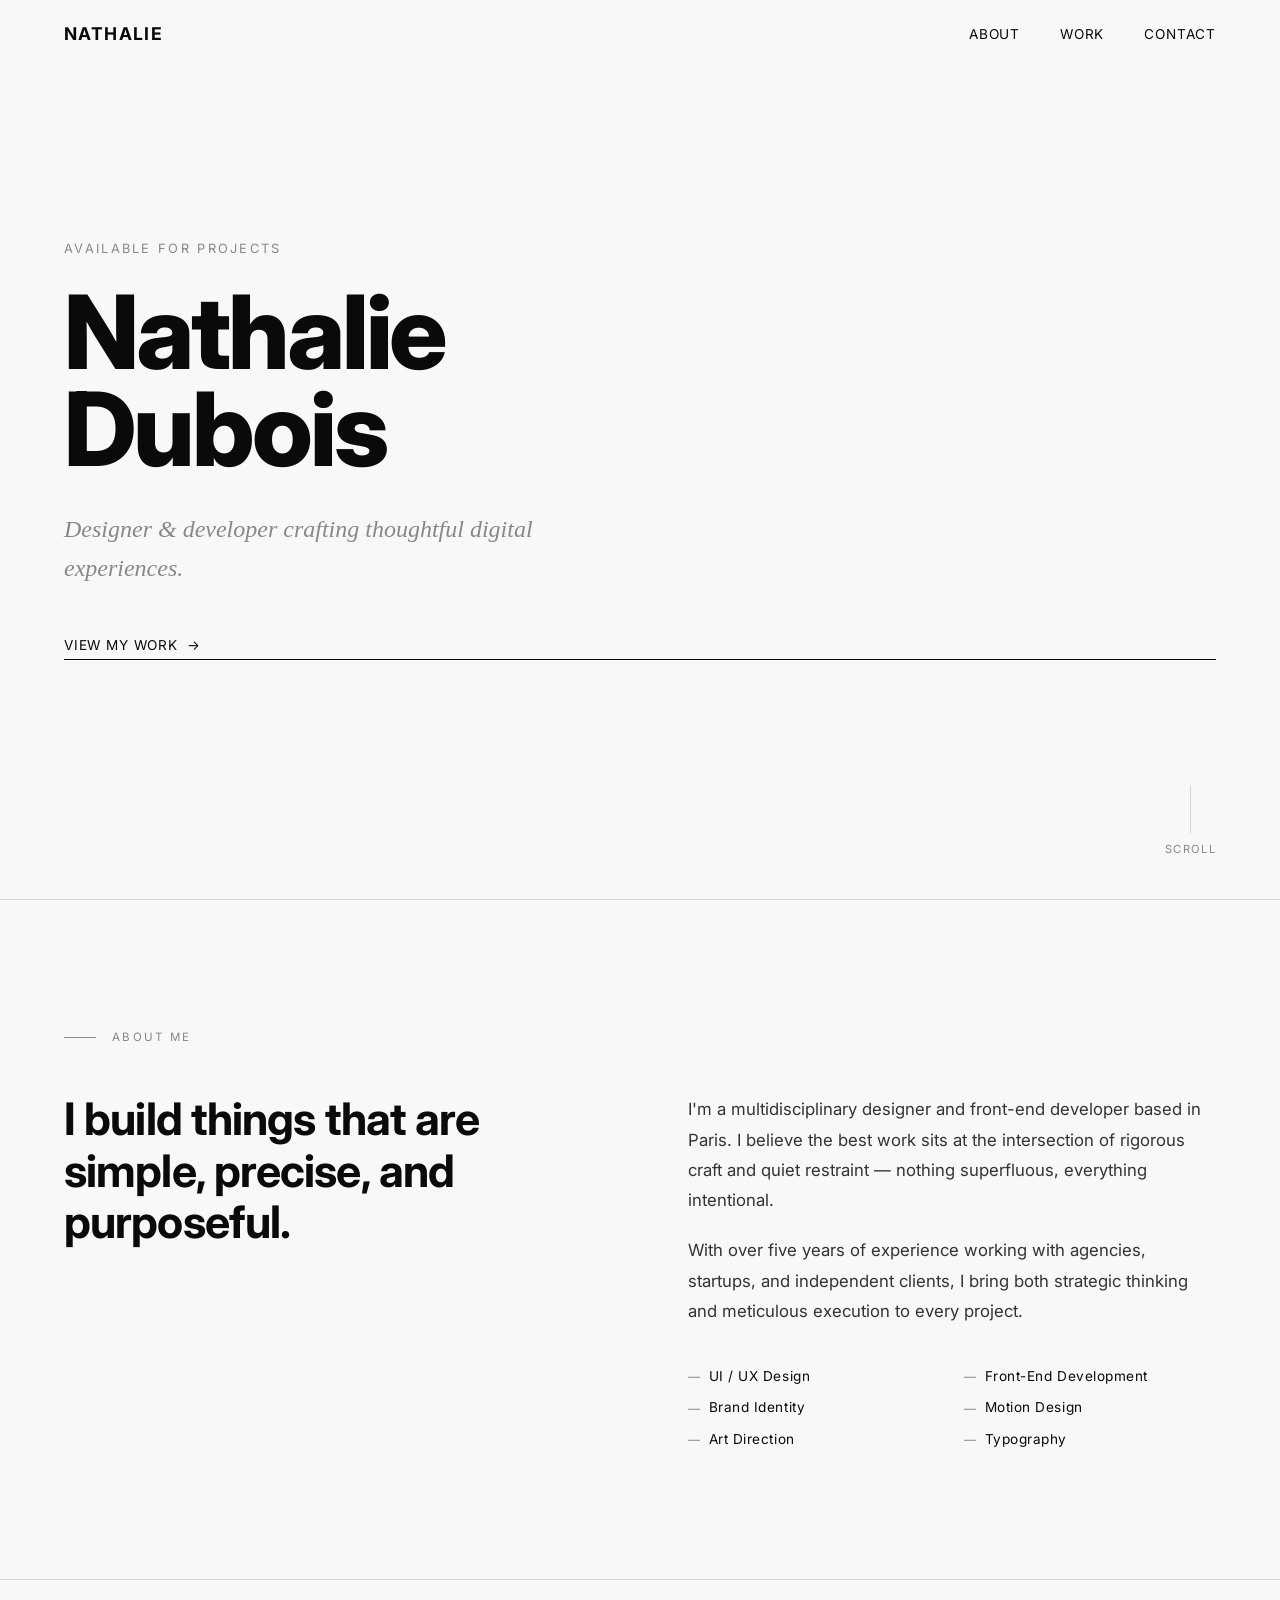
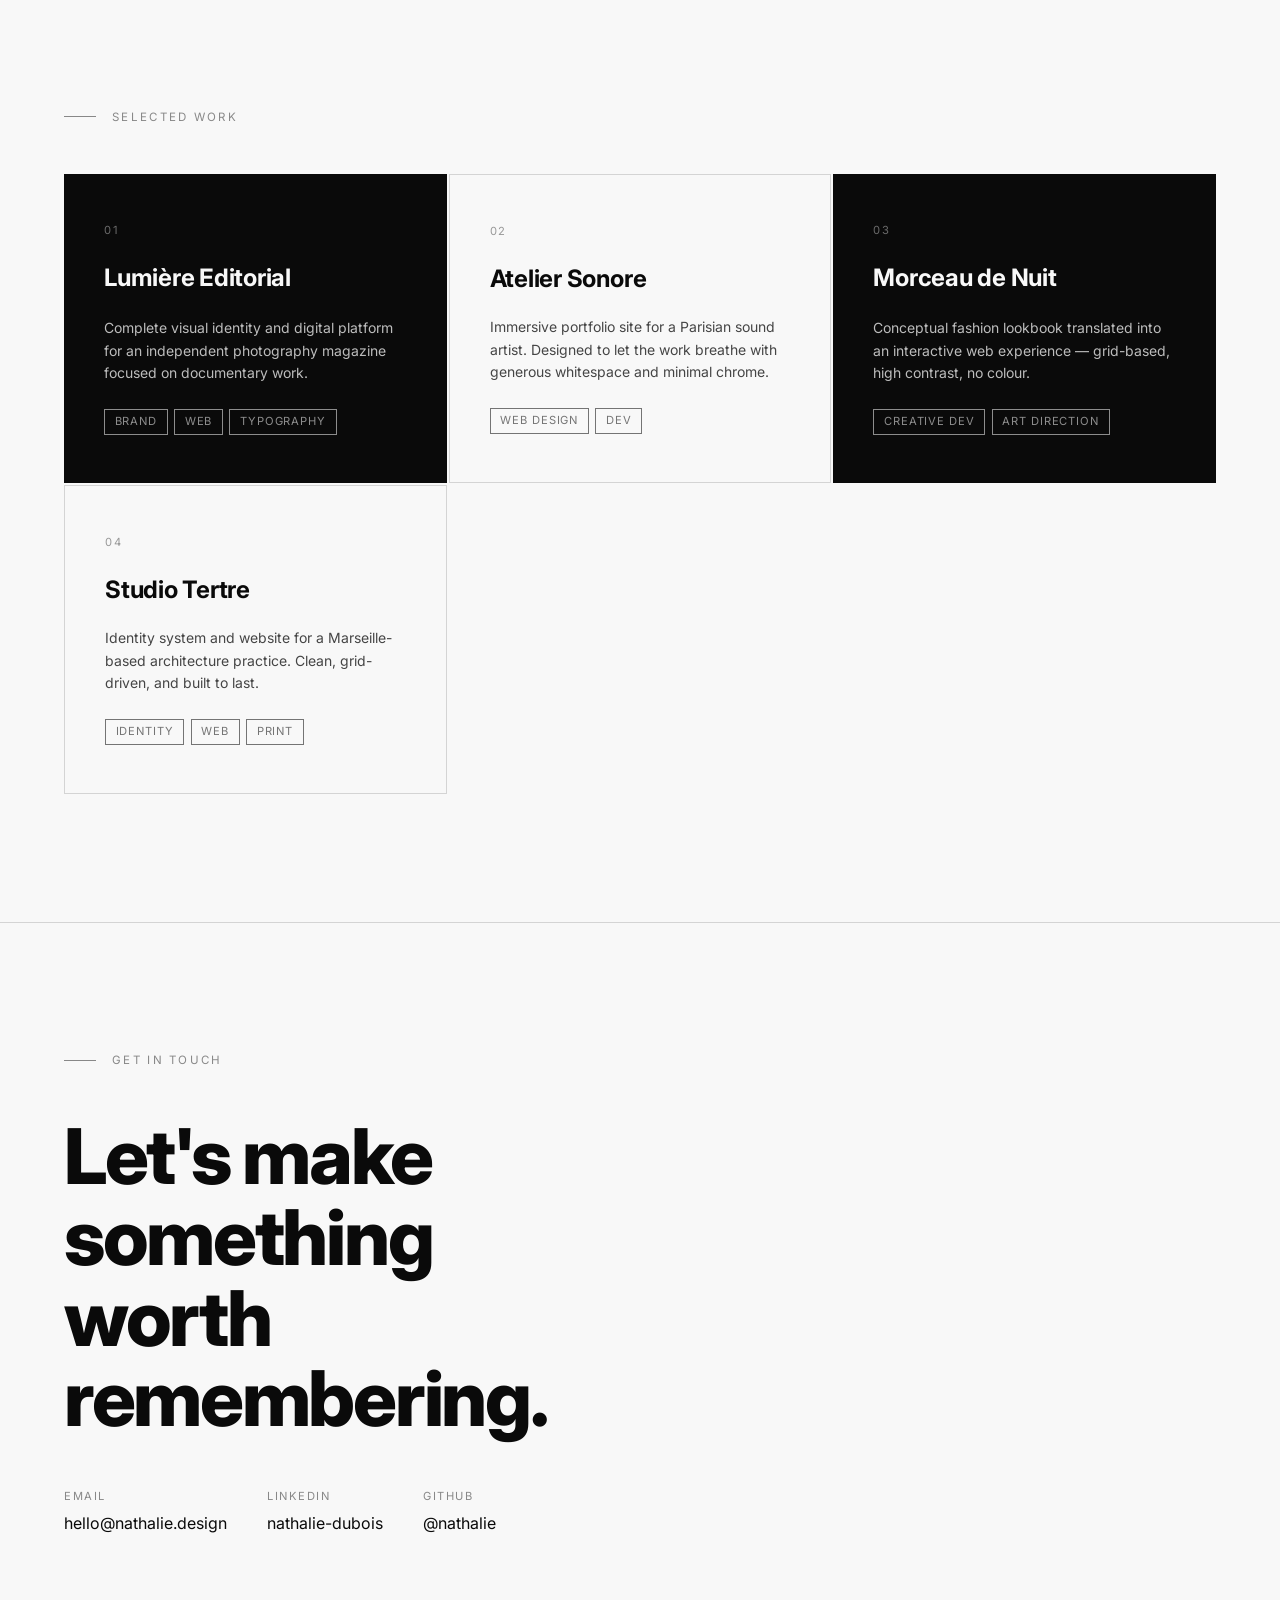
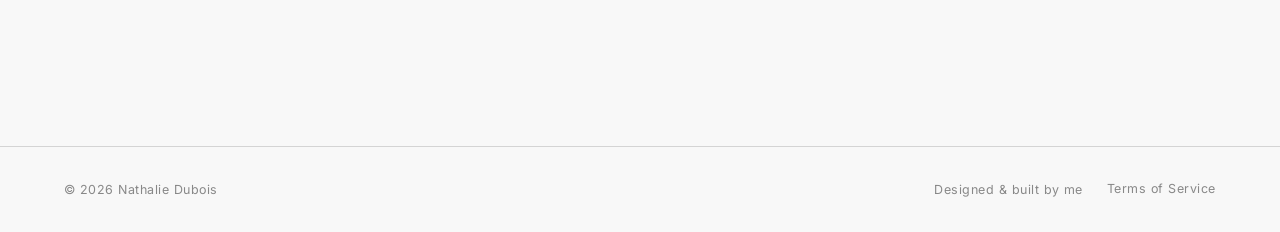
==== commit 5da42455: "Add terms of service page and footer link Agent-Logs-Url: https://github.com/octobooth-3/nathalie/se" ====
--- a/index.html
+++ b/index.html
@@ -3,9 +3,13 @@
 <head>
   <meta charset="UTF-8" />
   <meta name="viewport" content="width=device-width, initial-scale=1.0" />
-  <title>Nathalie Dubois — Portfolio</title>
+  <title>Nathalie — Portfolio</title>
   <link rel="preconnect" href="https://fonts.googleapis.com" />
-  <link rel="preconnect" href="https://fonts.gstatic.com" crossorigin />
+  <link
+    rel="preconnect"
+    href="https://fonts.gstatic.com"
+    crossorigin
+  />
   <link
     href="https://fonts.googleapis.com/css2?family=Inter:wght@400;500;700;800&display=swap"
     rel="stylesheet"
@@ -13,161 +17,159 @@
   <link rel="stylesheet" href="style.css" />
 </head>
 <body>
-  <div class="page-grid" aria-hidden="true"></div>
 
-  <nav class="site-nav">
-    <a class="nav-logo" href="#top">Nathalie</a>
+  <!-- ── Navigation ──────────────────────────────────────── -->
+  <nav>
+    <span class="nav-logo">Nathalie</span>
     <ul class="nav-links">
+      <li><a href="#about">About</a></li>
       <li><a href="#work">Work</a></li>
-      <li><a href="#services">Services</a></li>
-      <li><a href="#about">About</a></li>
       <li><a href="#contact">Contact</a></li>
     </ul>
-    <a class="nav-cta" href="mailto:hello@nathalie.design">Let’s talk</a>
   </nav>
 
-  <header id="top" class="hero">
-    <p class="hero-kicker reveal">Independent designer + front-end partner</p>
-    <h1 class="hero-title reveal">
-      I design and build portfolio experiences for brands and founders with taste.
-    </h1>
-    <p class="hero-description reveal">
-      I help people communicate their value through thoughtful digital work —
-      from visual direction to production-ready interfaces.
+  <!-- ── Hero ────────────────────────────────────────────── -->
+  <section id="hero">
+    <p class="hero-eyebrow">Available for projects</p>
+    <h1 class="hero-name">Nathalie<br/>Dubois</h1>
+    <p class="hero-tagline">
+      Designer &amp; developer crafting thoughtful digital experiences.
     </p>
-    <div class="hero-actions reveal">
-      <a class="button button-primary" href="#work">View selected work</a>
-      <a class="button button-ghost" href="#contact">Start a project</a>
+    <a class="hero-cta" href="#work">
+      View my work <span aria-hidden="true">→</span>
+    </a>
+
+    <div class="hero-scroll" aria-hidden="true">
+      <div class="hero-scroll-line"></div>
+      <span>Scroll</span>
     </div>
-    <div class="hero-metrics stagger-parent">
-      <div class="metric reveal">
-        <span class="metric-value">35+</span>
-        <span class="metric-label">Projects delivered</span>
-      </div>
-      <div class="metric reveal">
-        <span class="metric-value">6</span>
-        <span class="metric-label">Years of experience</span>
-      </div>
-      <div class="metric reveal">
-        <span class="metric-value">12</span>
-        <span class="metric-label">Global clients</span>
+  </section>
+
+  <!-- ── About ───────────────────────────────────────────── -->
+  <section id="about">
+    <p class="section-label">About me</p>
+    <div class="about-grid">
+      <h2 class="about-headline reveal">
+        I build things that are simple, precise, and purposeful.
+      </h2>
+      <div class="about-body reveal">
+        <p>
+          I'm a multidisciplinary designer and front-end developer based in
+          Paris. I believe the best work sits at the intersection of rigorous
+          craft and quiet restraint — nothing superfluous, everything intentional.
+        </p>
+        <p>
+          With over five years of experience working with agencies, startups, and
+          independent clients, I bring both strategic thinking and meticulous
+          execution to every project.
+        </p>
+        <ul class="skills-list stagger-parent">
+          <li class="reveal">UI / UX Design</li>
+          <li class="reveal">Front-End Development</li>
+          <li class="reveal">Brand Identity</li>
+          <li class="reveal">Motion Design</li>
+          <li class="reveal">Art Direction</li>
+          <li class="reveal">Typography</li>
+        </ul>
       </div>
     </div>
-  </header>
+  </section>
 
-  <main>
-    <section id="work" class="section">
-      <div class="section-head">
-        <p class="section-label">Selected Work</p>
-        <h2 class="section-title reveal">Built to feel clear, confident, and unmistakably yours.</h2>
-      </div>
-      <div class="projects stagger-parent">
-        <article class="project reveal">
-          <div class="project-media project-media-one"></div>
-          <div class="project-body">
-            <p class="project-meta">01 · Portfolio + Identity</p>
-            <h3 class="project-title">Marlowe Studio</h3>
-            <p class="project-description">
-              Editorial-inspired portfolio for a creative studio, designed to elevate
-              case studies and increase qualified inbound leads.
-            </p>
-            <a class="project-link" href="#contact">View project</a>
-          </div>
-        </article>
+  <!-- ── Work ────────────────────────────────────────────── -->
+  <section id="work">
+    <p class="section-label">Selected work</p>
+    <div class="projects-grid stagger-parent">
 
-        <article class="project reveal">
-          <div class="project-media project-media-two"></div>
-          <div class="project-body">
-            <p class="project-meta">02 · Landing + CMS</p>
-            <h3 class="project-title">NOVA Advisory</h3>
-            <p class="project-description">
-              Premium one-page presence for a consulting brand, with clear messaging,
-              strong hierarchy, and seamless mobile performance.
-            </p>
-            <a class="project-link" href="#contact">View project</a>
-          </div>
-        </article>
+      <article class="project-card reveal">
+        <span class="project-number">01</span>
+        <h3 class="project-title">Lumière Editorial</h3>
+        <p class="project-desc">
+          Complete visual identity and digital platform for an independent
+          photography magazine focused on documentary work.
+        </p>
+        <div class="project-tags">
+          <span class="project-tag">Brand</span>
+          <span class="project-tag">Web</span>
+          <span class="project-tag">Typography</span>
+        </div>
+        <span class="project-arrow" aria-hidden="true">↗</span>
+      </article>
 
-        <article class="project reveal">
-          <div class="project-media project-media-three"></div>
-          <div class="project-body">
-            <p class="project-meta">03 · Design + Development</p>
-            <h3 class="project-title">Maison Ciel</h3>
-            <p class="project-description">
-              High-contrast digital experience for a boutique hospitality brand,
-              balancing storytelling, interaction, and conversion.
-            </p>
-            <a class="project-link" href="#contact">View project</a>
-          </div>
-        </article>
-      </div>
-    </section>
+      <article class="project-card reveal">
+        <span class="project-number">02</span>
+        <h3 class="project-title">Atelier Sonore</h3>
+        <p class="project-desc">
+          Immersive portfolio site for a Parisian sound artist. Designed to let
+          the work breathe with generous whitespace and minimal chrome.
+        </p>
+        <div class="project-tags">
+          <span class="project-tag">Web Design</span>
+          <span class="project-tag">Dev</span>
+        </div>
+        <span class="project-arrow" aria-hidden="true">↗</span>
+      </article>
 
-    <section id="services" class="section section-muted">
-      <div class="section-head">
-        <p class="section-label">Services</p>
-        <h2 class="section-title reveal">What I can help you with.</h2>
-      </div>
-      <div class="services-grid stagger-parent">
-        <article class="service-card reveal">
-          <h3>Creative Direction</h3>
-          <p>Positioning, visual systems, and overall art direction for digital-first brands.</p>
-        </article>
-        <article class="service-card reveal">
-          <h3>Portfolio Design</h3>
-          <p>Elegant one-page or multi-page portfolio sites that showcase your work with clarity.</p>
-        </article>
-        <article class="service-card reveal">
-          <h3>Front-End Build</h3>
-          <p>Fast, responsive, and accessible builds with smooth interactions and clean structure.</p>
-        </article>
-      </div>
-    </section>
+      <article class="project-card reveal">
+        <span class="project-number">03</span>
+        <h3 class="project-title">Morceau de Nuit</h3>
+        <p class="project-desc">
+          Conceptual fashion lookbook translated into an interactive web
+          experience — grid-based, high contrast, no colour.
+        </p>
+        <div class="project-tags">
+          <span class="project-tag">Creative Dev</span>
+          <span class="project-tag">Art Direction</span>
+        </div>
+        <span class="project-arrow" aria-hidden="true">↗</span>
+      </article>
 
-    <section id="about" class="section">
-      <div class="section-head">
-        <p class="section-label">About</p>
-        <h2 class="section-title reveal">Design sensibility with production discipline.</h2>
-      </div>
-      <div class="about-grid">
-        <p class="about-text reveal">
-          I’m Nathalie, a multidisciplinary designer and front-end developer based in Paris.
-          I work with founders, studios, and agencies to shape digital experiences that feel
-          refined and perform in the real world.
+      <article class="project-card reveal">
+        <span class="project-number">04</span>
+        <h3 class="project-title">Studio Tertre</h3>
+        <p class="project-desc">
+          Identity system and website for a Marseille-based architecture
+          practice. Clean, grid-driven, and built to last.
         </p>
-        <ul class="about-list stagger-parent">
-          <li class="reveal">Brand-aligned visual systems</li>
-          <li class="reveal">Clear case-study storytelling</li>
-          <li class="reveal">Conversion-aware UX structure</li>
-          <li class="reveal">Detail-driven implementation</li>
-        </ul>
-      </div>
-    </section>
+        <div class="project-tags">
+          <span class="project-tag">Identity</span>
+          <span class="project-tag">Web</span>
+          <span class="project-tag">Print</span>
+        </div>
+        <span class="project-arrow" aria-hidden="true">↗</span>
+      </article>
 
-    <section id="contact" class="section section-contact">
-      <p class="section-label">Contact</p>
-      <h2 class="contact-title reveal">Let’s create a portfolio site that feels like your best work.</h2>
-      <div class="contact-links stagger-parent">
-        <a class="contact-link reveal" href="mailto:hello@nathalie.design">
-          <span>Email</span>
-          <strong>hello@nathalie.design</strong>
-        </a>
-        <a class="contact-link reveal" href="https://linkedin.com/in/nathalie-dubois" target="_blank" rel="noopener noreferrer">
-          <span>LinkedIn</span>
-          <strong>nathalie-dubois</strong>
-        </a>
-        <a class="contact-link reveal" href="https://github.com/nathalie" target="_blank" rel="noopener noreferrer">
-          <span>GitHub</span>
-          <strong>@nathalie</strong>
-        </a>
-      </div>
-      <a class="button button-primary reveal" href="mailto:hello@nathalie.design">Book a discovery call</a>
-    </section>
-  </main>
+    </div>
+  </section>
 
+  <!-- ── Contact ─────────────────────────────────────────── -->
+  <section id="contact">
+    <p class="section-label">Get in touch</p>
+    <h2 class="contact-headline reveal">
+      Let's make something<br/>worth remembering.
+    </h2>
+    <div class="contact-links stagger-parent">
+      <a class="contact-link reveal" href="mailto:hello@nathalie.design">
+        <span class="contact-link-label">Email</span>
+        <span class="contact-link-value">hello@nathalie.design</span>
+      </a>
+      <a class="contact-link reveal" href="https://linkedin.com" target="_blank" rel="noopener">
+        <span class="contact-link-label">LinkedIn</span>
+        <span class="contact-link-value">nathalie-dubois</span>
+      </a>
+      <a class="contact-link reveal" href="https://github.com" target="_blank" rel="noopener">
+        <span class="contact-link-label">GitHub</span>
+        <span class="contact-link-value">@nathalie</span>
+      </a>
+    </div>
+  </section>
+
+  <!-- ── Footer ──────────────────────────────────────────── -->
   <footer>
-    <span>© <span id="year"></span> Nathalie Dubois</span>
-    <span>Designed &amp; developed with intention</span>
+    <span>© 2026 Nathalie Dubois</span>
+    <div class="footer-links">
+      <span>Designed &amp; built by me</span>
+      <a href="tos.html">Terms of Service</a>
+    </div>
   </footer>
 
   <script src="script.js"></script>
--- a/style.css
+++ b/style.css
@@ -1,19 +1,17 @@
-* {
+/* ─── Reset & Base ─────────────────────────────────────────── */
+*, *::before, *::after {
   box-sizing: border-box;
   margin: 0;
   padding: 0;
 }
 
 :root {
-  --bg: #f6f4ef;
-  --surface: #ffffff;
-  --text: #141414;
-  --muted: #66625d;
-  --line: #d9d5cf;
-  --accent: #111111;
-  --accent-contrast: #ffffff;
-  --grid-line: rgba(20, 20, 20, 0.06);
+  --black:  #0a0a0a;
+  --white:  #f8f8f8;
+  --gray:   #888888;
+  --border: #d4d4d4;
   --font-sans: 'Inter', 'Helvetica Neue', Helvetica, Arial, sans-serif;
+  --font-serif: 'Georgia', 'Times New Roman', serif;
 }
 
 html {
@@ -22,18 +20,84 @@
 }
 
 body {
-  background: var(--bg);
-  color: var(--text);
+  background-color: var(--white);
+  color: var(--black);
   font-family: var(--font-sans);
   line-height: 1.6;
-}
-
-.page-grid {
+  overflow-x: hidden;
+  cursor: none;
+}
+
+/* ─── Custom Cursor ─────────────────────────────────────────── */
+.cursor-dot,
+.cursor-ring {
   position: fixed;
-  inset: 0;
+  top: 0;
+  left: 0;
   pointer-events: none;
-  z-index: -1;
-  background-image: linear-gradient(to right, transparent calc(50% - 0.5px), var(--grid-line) calc(50% - 0.5px), var(--grid-line) calc(50% + 0.5px), transparent calc(50% + 0.5px));
+  z-index: 9999;
+  border-radius: 50%;
+  transform: translate(-50%, -50%);
+  will-change: transform, width, height, opacity;
+}
+
+/* Small precise dot */
+.cursor-dot {
+  width: 6px;
+  height: 6px;
+  background: var(--black);
+  transition: width 0.15s ease, height 0.15s ease, background 0.15s ease;
+}
+
+/* Larger trailing ring */
+.cursor-ring {
+  width: 36px;
+  height: 36px;
+  border: 1.5px solid var(--black);
+  background: transparent;
+  opacity: 0.55;
+  transition:
+    width 0.35s cubic-bezier(0.23, 1, 0.32, 1),
+    height 0.35s cubic-bezier(0.23, 1, 0.32, 1),
+    opacity 0.35s ease,
+    background 0.35s ease,
+    border-color 0.35s ease;
+}
+
+/* Hover state: ring expands and fills */
+body.cursor-hover .cursor-ring {
+  width: 56px;
+  height: 56px;
+  background: var(--black);
+  opacity: 0.08;
+}
+
+/* Hover state: dot disappears */
+body.cursor-hover .cursor-dot {
+  width: 0;
+  height: 0;
+}
+
+/* Hide on touch devices */
+@media (pointer: coarse) {
+  .cursor-dot,
+  .cursor-ring {
+    display: none;
+  }
+
+  body {
+    cursor: auto;
+  }
+}
+
+/* ─── Typography ────────────────────────────────────────────── */
+h1, h2, h3 {
+  line-height: 1.15;
+  letter-spacing: -0.02em;
+}
+
+a, button, [role="button"], input, textarea, select, label {
+  cursor: none;
 }
 
 a {
@@ -41,334 +105,423 @@
   text-decoration: none;
 }
 
-.site-nav {
-  position: sticky;
+/* ─── Nav ───────────────────────────────────────────────────── */
+nav {
+  position: fixed;
   top: 0;
-  z-index: 10;
-  height: 4.75rem;
+  left: 0;
+  right: 0;
+  z-index: 100;
   display: flex;
   align-items: center;
   justify-content: space-between;
-  padding: 0 4.5rem;
+  padding: 1.25rem 4rem;
+  background: rgba(248, 248, 248, 0.92);
+  backdrop-filter: blur(8px);
   border-bottom: 1px solid transparent;
-  background: rgba(246, 244, 239, 0.92);
-  backdrop-filter: blur(10px);
-  transition: border-color 0.2s ease;
-}
-
-.site-nav.scrolled {
-  border-bottom-color: var(--line);
+  transition: border-color 0.3s;
+}
+
+nav.scrolled {
+  border-bottom-color: var(--border);
 }
 
 .nav-logo {
-  font-size: 0.95rem;
+  font-size: 1.1rem;
   font-weight: 700;
   letter-spacing: 0.08em;
   text-transform: uppercase;
 }
 
 .nav-links {
+  display: flex;
+  gap: 2.5rem;
   list-style: none;
-  display: flex;
-  gap: 2rem;
 }
 
 .nav-links a {
-  font-size: 0.78rem;
-  text-transform: uppercase;
-  letter-spacing: 0.08em;
-  color: var(--muted);
-  transition: color 0.2s ease;
-}
-
-.nav-links a:hover {
-  color: var(--text);
-}
-
-.nav-cta {
-  font-size: 0.75rem;
-  text-transform: uppercase;
-  letter-spacing: 0.08em;
-  border: 1px solid var(--text);
-  padding: 0.45rem 0.7rem;
-}
-
-.hero,
-.section,
-footer {
-  padding-left: 4.5rem;
-  padding-right: 4.5rem;
-}
-
-.hero {
-  min-height: calc(100vh - 4.75rem);
+  font-size: 0.85rem;
+  letter-spacing: 0.06em;
+  text-transform: uppercase;
+  position: relative;
+  padding-bottom: 2px;
+}
+
+.nav-links a::after {
+  content: '';
+  position: absolute;
+  bottom: 0;
+  left: 0;
+  width: 0;
+  height: 1px;
+  background: var(--black);
+  transition: width 0.25s ease;
+}
+
+.nav-links a:hover::after {
+  width: 100%;
+}
+
+/* ─── Hero ──────────────────────────────────────────────────── */
+#hero {
+  min-height: 100vh;
   display: flex;
   flex-direction: column;
   justify-content: center;
+  padding: 0 4rem;
+  position: relative;
+  border-bottom: 1px solid var(--border);
+}
+
+.hero-eyebrow {
+  font-size: 0.8rem;
+  letter-spacing: 0.18em;
+  text-transform: uppercase;
+  color: var(--gray);
+  margin-bottom: 1.5rem;
+}
+
+.hero-name {
+  font-size: clamp(3.5rem, 8vw, 8rem);
+  font-weight: 800;
+  letter-spacing: -0.03em;
+  line-height: 0.95;
+  margin-bottom: 2rem;
+}
+
+.hero-tagline {
+  font-family: var(--font-serif);
+  font-style: italic;
+  font-size: clamp(1.1rem, 2vw, 1.5rem);
+  color: var(--gray);
+  max-width: 480px;
+  margin-bottom: 3rem;
+}
+
+.hero-cta {
+  display: inline-flex;
+  align-items: center;
+  gap: 0.6rem;
+  font-size: 0.85rem;
+  letter-spacing: 0.06em;
+  text-transform: uppercase;
+  border-bottom: 1px solid var(--black);
+  padding-bottom: 2px;
+  transition: gap 0.2s;
+}
+
+.hero-cta:hover {
+  gap: 1rem;
+}
+
+.hero-scroll {
+  position: absolute;
+  bottom: 2.5rem;
+  right: 4rem;
+  display: flex;
+  flex-direction: column;
+  align-items: center;
+  gap: 0.5rem;
+  font-size: 0.7rem;
+  letter-spacing: 0.12em;
+  text-transform: uppercase;
+  color: var(--gray);
+}
+
+.hero-scroll-line {
+  width: 1px;
+  height: 48px;
+  background: var(--border);
+  position: relative;
+  overflow: hidden;
+}
+
+.hero-scroll-line::after {
+  content: '';
+  position: absolute;
+  top: -100%;
+  left: 0;
+  width: 100%;
+  height: 100%;
+  background: var(--black);
+  animation: scrollLine 2s ease infinite;
+}
+
+@keyframes scrollLine {
+  0%   { top: -100%; }
+  100% { top: 100%; }
+}
+
+/* ─── Section Base ──────────────────────────────────────────── */
+section {
+  padding: 8rem 4rem;
+  border-bottom: 1px solid var(--border);
+}
+
+.section-label {
+  font-size: 0.72rem;
+  letter-spacing: 0.2em;
+  text-transform: uppercase;
+  color: var(--gray);
+  margin-bottom: 3rem;
+  display: flex;
+  align-items: center;
+  gap: 1rem;
+}
+
+.section-label::before {
+  content: '';
+  display: inline-block;
+  width: 2rem;
+  height: 1px;
+  background: var(--gray);
+}
+
+/* ─── About ─────────────────────────────────────────────────── */
+#about .about-grid {
+  display: grid;
+  grid-template-columns: 1fr 1fr;
+  gap: 6rem;
+  align-items: start;
+}
+
+.about-headline {
+  font-size: clamp(1.8rem, 3.5vw, 2.8rem);
+  font-weight: 700;
+  letter-spacing: -0.02em;
+}
+
+.about-body p {
+  font-size: 1.05rem;
+  line-height: 1.8;
+  color: #333;
+  margin-bottom: 1.25rem;
+}
+
+.skills-list {
+  list-style: none;
+  margin-top: 2.5rem;
+  display: grid;
+  grid-template-columns: 1fr 1fr;
+  gap: 0.6rem 1.5rem;
+}
+
+.skills-list li {
+  font-size: 0.85rem;
+  letter-spacing: 0.04em;
+  display: flex;
+  align-items: center;
+  gap: 0.5rem;
+}
+
+.skills-list li::before {
+  content: '—';
+  color: var(--gray);
+  font-size: 0.75rem;
+}
+
+/* ─── Work ──────────────────────────────────────────────────── */
+#work .projects-grid {
+  display: grid;
+  grid-template-columns: repeat(auto-fill, minmax(320px, 1fr));
+  gap: 2px;
+}
+
+.project-card {
+  background: var(--black);
+  color: var(--white);
+  padding: 3rem 2.5rem;
+  display: flex;
+  flex-direction: column;
   gap: 1.5rem;
-  border-bottom: 1px solid var(--line);
-}
-
-.hero-kicker,
-.section-label {
-  text-transform: uppercase;
-  letter-spacing: 0.12em;
-  font-size: 0.72rem;
-  color: var(--muted);
-}
-
-.hero-title {
-  max-width: 14ch;
-  font-size: clamp(2.2rem, 6vw, 5.7rem);
-  line-height: 0.95;
+  cursor: pointer;
+  transition: background 0.2s;
+  position: relative;
+  overflow: hidden;
+  min-height: 280px;
+}
+
+.project-card:nth-child(even) {
+  background: var(--white);
+  color: var(--black);
+  border: 1px solid var(--border);
+}
+
+.project-card:hover {
+  background: #111;
+  color: var(--white);
+}
+
+.project-card:nth-child(even):hover {
+  background: var(--black);
+  color: var(--white);
+}
+
+.project-number {
+  font-size: 0.7rem;
+  letter-spacing: 0.14em;
+  opacity: 0.4;
+}
+
+.project-title {
+  font-size: 1.5rem;
+  font-weight: 700;
+  letter-spacing: -0.01em;
+  flex-grow: 1;
+}
+
+.project-desc {
+  font-size: 0.875rem;
+  line-height: 1.6;
+  opacity: 0.75;
+}
+
+.project-tags {
+  display: flex;
+  flex-wrap: wrap;
+  gap: 0.4rem;
+}
+
+.project-tag {
+  font-size: 0.7rem;
+  letter-spacing: 0.08em;
+  text-transform: uppercase;
+  padding: 0.2rem 0.6rem;
+  border: 1px solid currentColor;
+  opacity: 0.55;
+}
+
+.project-arrow {
+  position: absolute;
+  bottom: 2.5rem;
+  right: 2.5rem;
+  font-size: 1.2rem;
+  opacity: 0;
+  transform: translate(-4px, 4px);
+  transition: opacity 0.2s, transform 0.2s;
+}
+
+.project-card:hover .project-arrow {
+  opacity: 1;
+  transform: translate(0, 0);
+}
+
+/* ─── Contact ───────────────────────────────────────────────── */
+#contact {
+  display: flex;
+  flex-direction: column;
+  align-items: flex-start;
+}
+
+.contact-headline {
+  font-size: clamp(2.5rem, 6vw, 5.5rem);
+  font-weight: 800;
   letter-spacing: -0.03em;
-}
-
-.hero-description {
-  max-width: 48ch;
-  color: var(--muted);
-  font-size: 1.04rem;
-}
-
-.hero-actions {
-  display: flex;
-  gap: 0.9rem;
-  margin-top: 0.75rem;
-}
-
-.button {
-  display: inline-flex;
-  align-items: center;
-  justify-content: center;
-  font-size: 0.8rem;
-  text-transform: uppercase;
+  line-height: 1.05;
+  margin-bottom: 3rem;
+  max-width: 700px;
+}
+
+.contact-links {
+  display: flex;
+  gap: 2.5rem;
+  flex-wrap: wrap;
+  margin-bottom: 5rem;
+}
+
+.contact-link {
+  display: flex;
+  flex-direction: column;
+  gap: 0.3rem;
+}
+
+.contact-link-label {
+  font-size: 0.7rem;
+  letter-spacing: 0.14em;
+  text-transform: uppercase;
+  color: var(--gray);
+}
+
+.contact-link-value {
+  font-size: 1rem;
+  border-bottom: 1px solid transparent;
+  transition: border-color 0.2s;
+  padding-bottom: 1px;
+}
+
+.contact-link:hover .contact-link-value {
+  border-bottom-color: var(--black);
+}
+
+/* ─── Footer ────────────────────────────────────────────────── */
+footer {
+  padding: 2rem 4rem;
+  display: flex;
+  align-items: center;
+  justify-content: space-between;
+  font-size: 0.78rem;
+  letter-spacing: 0.04em;
+  color: var(--gray);
+}
+
+.footer-links {
+  display: flex;
+  align-items: center;
+  gap: 1.5rem;
+}
+
+.footer-links a {
+  border-bottom: 1px solid transparent;
+  transition: border-color 0.2s;
+}
+
+.footer-links a:hover {
+  border-bottom-color: var(--black);
+}
+
+/* ─── Legal Page ────────────────────────────────────────────── */
+.legal-page main {
+  padding-top: 7rem;
+}
+
+.legal-content {
+  max-width: 760px;
+}
+
+.legal-content h1 {
+  font-size: clamp(2rem, 5vw, 3.75rem);
+  margin-bottom: 1.25rem;
+}
+
+.legal-updated {
+  font-size: 0.85rem;
   letter-spacing: 0.08em;
-  border: 1px solid var(--text);
-  padding: 0.8rem 1rem;
-}
-
-.button-primary {
-  background: var(--accent);
-  color: var(--accent-contrast);
-}
-
-.button-ghost {
-  background: transparent;
-}
-
-.hero-metrics {
-  margin-top: 2rem;
-  display: grid;
-  grid-template-columns: repeat(3, minmax(0, 1fr));
-  gap: 1.25rem;
-  max-width: 52rem;
-}
-
-.metric {
-  border-top: 1px solid var(--line);
-  padding-top: 0.9rem;
-  display: flex;
-  flex-direction: column;
-  gap: 0.15rem;
-}
-
-.metric-value {
-  font-size: 1.8rem;
-  font-weight: 700;
-  letter-spacing: -0.03em;
-}
-
-.metric-label {
-  font-size: 0.82rem;
-  color: var(--muted);
-}
-
-.section {
-  padding-top: 6rem;
-  padding-bottom: 6rem;
-  border-bottom: 1px solid var(--line);
-}
-
-.section-muted {
-  background: #f2f0eb;
-}
-
-.section-head {
-  display: grid;
-  gap: 0.9rem;
-  margin-bottom: 2.4rem;
-}
-
-.section-title {
-  font-size: clamp(1.7rem, 4.6vw, 3.2rem);
-  line-height: 1;
-  letter-spacing: -0.02em;
-  max-width: 20ch;
-}
-
-.projects {
-  display: grid;
-  gap: 1.5rem;
-}
-
-.project {
-  background: var(--surface);
-  border: 1px solid var(--line);
-  display: grid;
-  grid-template-columns: minmax(0, 1.2fr) minmax(0, 1fr);
-  min-height: 18rem;
-}
-
-.project-media {
-  min-height: 14rem;
-}
-
-.project-media-one {
-  background: linear-gradient(135deg, #0f0f10, #2e2e33 45%, #bcae95);
-}
-
-.project-media-two {
-  background: linear-gradient(145deg, #e4d8c6, #9d988e 50%, #151514);
-}
-
-.project-media-three {
-  background: linear-gradient(135deg, #25231f, #7f766d 58%, #ddd3c6);
-}
-
-.project-body {
-  padding: 2rem;
-  display: flex;
-  flex-direction: column;
-  gap: 0.75rem;
-}
-
-.project-meta {
-  text-transform: uppercase;
-  letter-spacing: 0.09em;
-  font-size: 0.7rem;
-  color: var(--muted);
-}
-
-.project-title {
-  font-size: 1.8rem;
-  line-height: 1;
-  letter-spacing: -0.02em;
-}
-
-.project-description {
-  color: var(--muted);
-  max-width: 34ch;
-}
-
-.project-link {
-  margin-top: auto;
-  width: fit-content;
-  border-bottom: 1px solid var(--text);
-  font-size: 0.78rem;
-  text-transform: uppercase;
-  letter-spacing: 0.07em;
-}
-
-.services-grid {
-  display: grid;
-  gap: 1rem;
-  grid-template-columns: repeat(3, minmax(0, 1fr));
-}
-
-.service-card {
-  border: 1px solid var(--line);
-  background: var(--surface);
-  padding: 1.5rem;
-  display: grid;
-  gap: 0.6rem;
-}
-
-.service-card h3 {
-  font-size: 1.1rem;
-  letter-spacing: -0.01em;
-}
-
-.service-card p {
-  color: var(--muted);
-  font-size: 0.92rem;
-}
-
-.about-grid {
-  display: grid;
-  grid-template-columns: minmax(0, 1.3fr) minmax(0, 1fr);
-  gap: 2rem;
-}
-
-.about-text {
-  max-width: 58ch;
-  color: #2f2f2e;
-  font-size: 1.02rem;
-}
-
-.about-list {
-  list-style: none;
-  display: grid;
-  gap: 0.7rem;
-}
-
-.about-list li {
-  border-top: 1px solid var(--line);
-  padding-top: 0.65rem;
-  font-size: 0.92rem;
-  color: var(--muted);
-}
-
-.section-contact {
-  display: grid;
-  gap: 1.4rem;
-}
-
-.contact-title {
-  font-size: clamp(1.9rem, 5vw, 4rem);
-  line-height: 0.98;
-  letter-spacing: -0.02em;
-  max-width: 16ch;
-}
-
-.contact-links {
-  display: grid;
-  grid-template-columns: repeat(3, minmax(0, 1fr));
-  gap: 1rem;
-}
-
-.contact-link {
-  border: 1px solid var(--line);
-  background: var(--surface);
-  padding: 1rem;
-  display: grid;
-  gap: 0.2rem;
-}
-
-.contact-link span {
-  text-transform: uppercase;
-  letter-spacing: 0.1em;
-  font-size: 0.66rem;
-  color: var(--muted);
-}
-
-.contact-link strong {
-  font-size: 0.95rem;
-}
-
-footer {
-  min-height: 4.75rem;
-  display: flex;
-  align-items: center;
-  justify-content: space-between;
-  font-size: 0.76rem;
-  letter-spacing: 0.05em;
-  color: var(--muted);
-}
-
+  text-transform: uppercase;
+  color: var(--gray);
+  margin-bottom: 2.5rem;
+}
+
+.legal-content h2 {
+  font-size: 1.25rem;
+  margin: 2.25rem 0 0.75rem;
+}
+
+.legal-content p,
+.legal-content li {
+  color: #333;
+  font-size: 1rem;
+  line-height: 1.85;
+}
+
+.legal-content ul {
+  margin: 0.75rem 0 0.75rem 1.25rem;
+}
+
+/* ─── Reveal Animation ──────────────────────────────────────── */
 .reveal {
   opacity: 0;
-  transform: translateY(16px);
-  transition: opacity 0.6s ease, transform 0.6s ease;
+  transform: translateY(24px);
+  transition: opacity 0.7s ease, transform 0.7s ease;
 }
 
 .reveal.visible {
@@ -376,51 +529,49 @@
   transform: translateY(0);
 }
 
-@media (max-width: 980px) {
-  .site-nav,
-  .hero,
-  .section,
+/* ─── Responsive ────────────────────────────────────────────── */
+@media (max-width: 768px) {
+  nav {
+    padding: 1.25rem 1.5rem;
+  }
+
+  .nav-links {
+    display: none;
+  }
+
+  #hero,
+  section,
   footer {
-    padding-left: 1.2rem;
-    padding-right: 1.2rem;
-  }
-
-  .nav-links,
-  .nav-cta {
-    display: none;
-  }
-
-  .hero {
-    min-height: auto;
-    padding-top: 6rem;
-    padding-bottom: 4rem;
-  }
-
-  .hero-metrics,
-  .services-grid,
-  .contact-links,
-  .about-grid,
-  .project {
+    padding-left: 1.5rem;
+    padding-right: 1.5rem;
+  }
+
+  .hero-scroll {
+    right: 1.5rem;
+  }
+
+  #about .about-grid {
     grid-template-columns: 1fr;
-  }
-
-  .project-body,
-  .service-card,
-  .contact-link {
-    padding: 1.2rem;
-  }
-
-  .section {
-    padding-top: 4rem;
-    padding-bottom: 4rem;
+    gap: 3rem;
+  }
+
+  .skills-list {
+    grid-template-columns: 1fr;
+  }
+
+  .contact-links {
+    flex-direction: column;
+    gap: 1.5rem;
   }
 
   footer {
     flex-direction: column;
-    justify-content: center;
-    gap: 0.35rem;
+    gap: 0.5rem;
     text-align: center;
-    padding-top: 1rem;
-    padding-bottom: 1rem;
-  }
-}
+  }
+
+  .footer-links {
+    flex-direction: column;
+    gap: 0.5rem;
+  }
+}
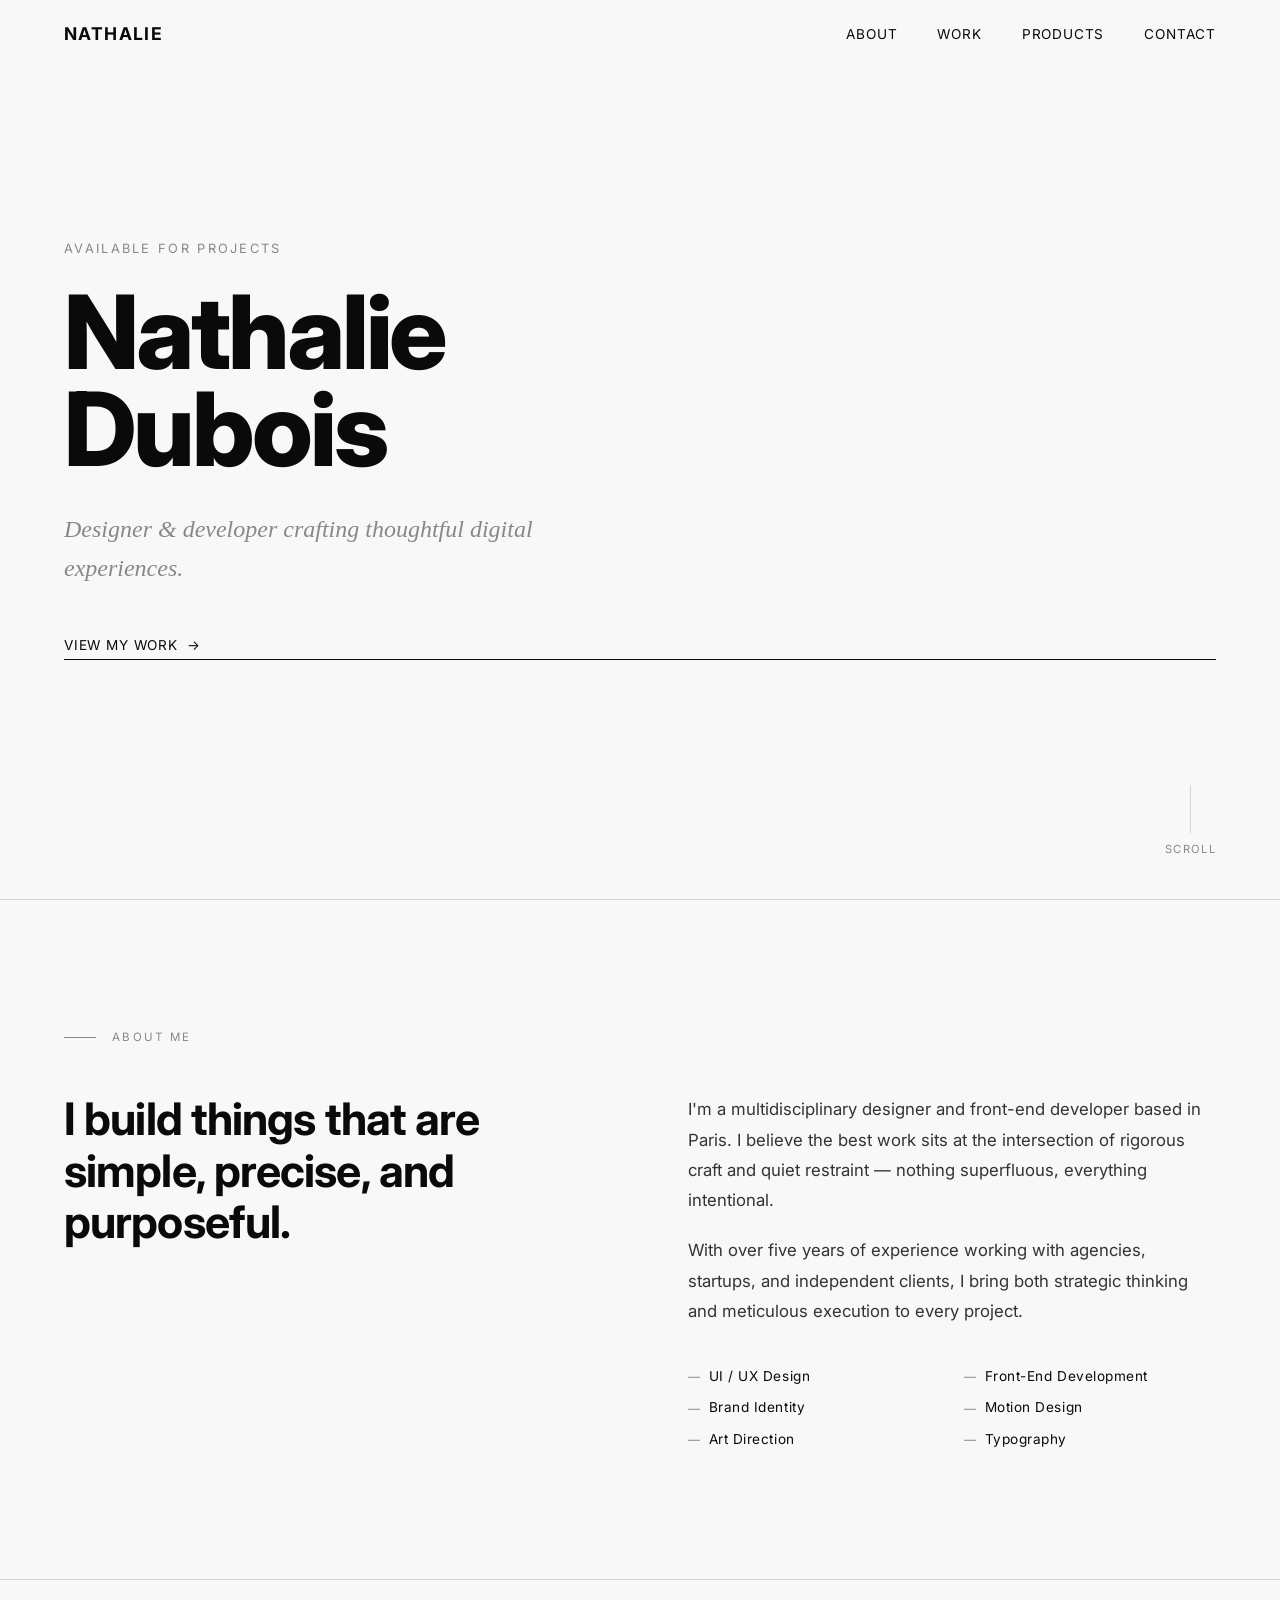
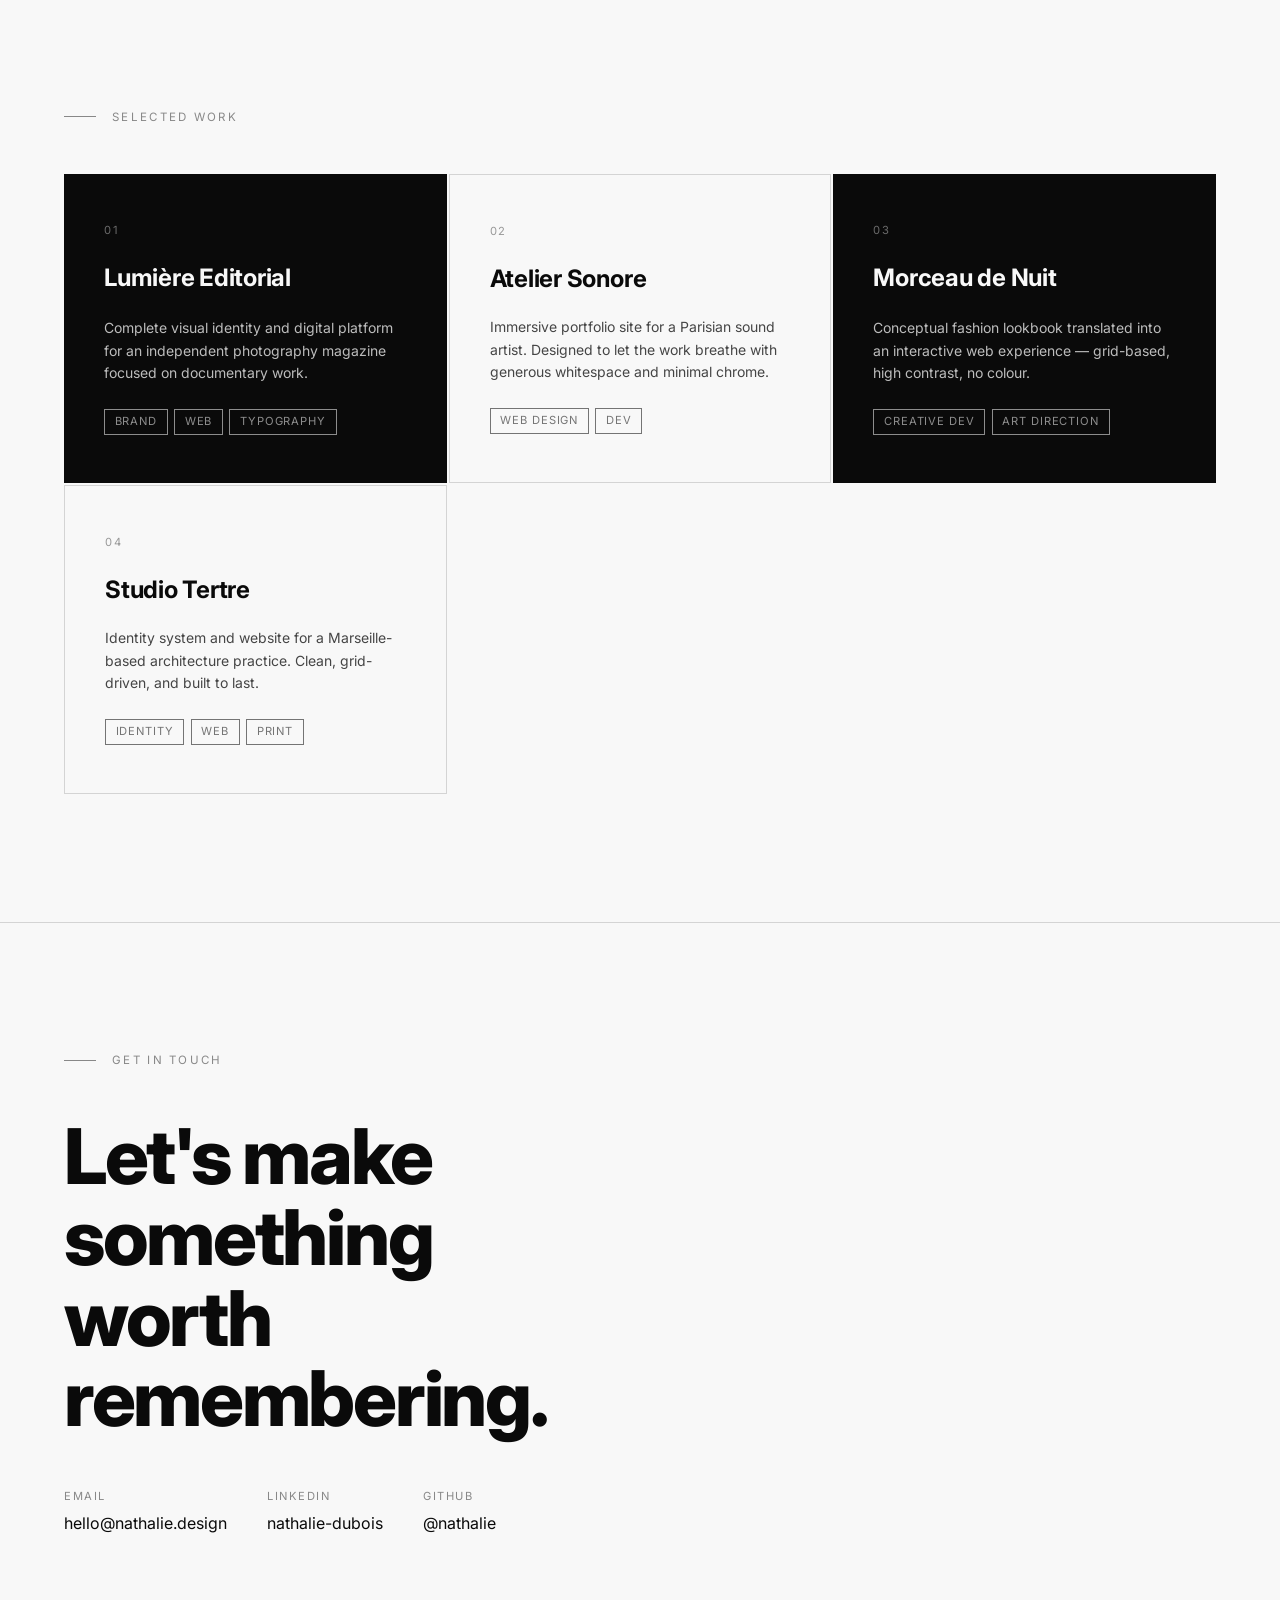
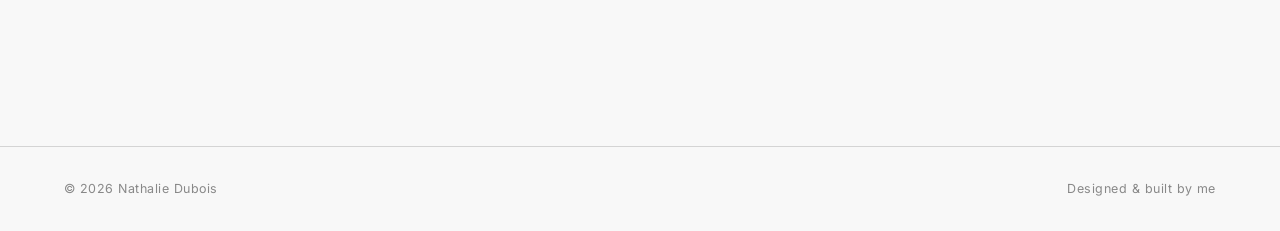
==== commit 6784b567: "Add products landing page Agent-Logs-Url: https://github.com/octobooth-3/nathalie/sessions/b2f17822-" ====
--- a/index.html
+++ b/index.html
@@ -24,6 +24,7 @@
     <ul class="nav-links">
       <li><a href="#about">About</a></li>
       <li><a href="#work">Work</a></li>
+      <li><a href="products.html">Products</a></li>
       <li><a href="#contact">Contact</a></li>
     </ul>
   </nav>
@@ -166,10 +167,7 @@
   <!-- ── Footer ──────────────────────────────────────────── -->
   <footer>
     <span>© 2026 Nathalie Dubois</span>
-    <div class="footer-links">
-      <span>Designed &amp; built by me</span>
-      <a href="tos.html">Terms of Service</a>
-    </div>
+    <span>Designed &amp; built by me</span>
   </footer>
 
   <script src="script.js"></script>
--- a/style.css
+++ b/style.css
@@ -464,59 +464,6 @@
   color: var(--gray);
 }
 
-.footer-links {
-  display: flex;
-  align-items: center;
-  gap: 1.5rem;
-}
-
-.footer-links a {
-  border-bottom: 1px solid transparent;
-  transition: border-color 0.2s;
-}
-
-.footer-links a:hover {
-  border-bottom-color: var(--black);
-}
-
-/* ─── Legal Page ────────────────────────────────────────────── */
-.legal-page main {
-  padding-top: 7rem;
-}
-
-.legal-content {
-  max-width: 760px;
-}
-
-.legal-content h1 {
-  font-size: clamp(2rem, 5vw, 3.75rem);
-  margin-bottom: 1.25rem;
-}
-
-.legal-updated {
-  font-size: 0.85rem;
-  letter-spacing: 0.08em;
-  text-transform: uppercase;
-  color: var(--gray);
-  margin-bottom: 2.5rem;
-}
-
-.legal-content h2 {
-  font-size: 1.25rem;
-  margin: 2.25rem 0 0.75rem;
-}
-
-.legal-content p,
-.legal-content li {
-  color: #333;
-  font-size: 1rem;
-  line-height: 1.85;
-}
-
-.legal-content ul {
-  margin: 0.75rem 0 0.75rem 1.25rem;
-}
-
 /* ─── Reveal Animation ──────────────────────────────────────── */
 .reveal {
   opacity: 0;
@@ -529,6 +476,165 @@
   transform: translateY(0);
 }
 
+/* ─── Products Page ─────────────────────────────────────────── */
+#catalog .products-grid {
+  display: grid;
+  grid-template-columns: repeat(auto-fill, minmax(340px, 1fr));
+  gap: 2px;
+}
+
+.product-card {
+  background: var(--white);
+  border: 1px solid var(--border);
+  display: flex;
+  flex-direction: column;
+  transition: transform 0.3s ease, box-shadow 0.3s ease;
+}
+
+.product-card:hover {
+  transform: translateY(-2px);
+  box-shadow: 0 10px 30px -20px rgba(0, 0, 0, 0.35);
+}
+
+.product-media {
+  background: var(--black);
+  color: var(--white);
+  aspect-ratio: 4 / 3;
+  display: flex;
+  align-items: center;
+  justify-content: center;
+  position: relative;
+  overflow: hidden;
+}
+
+.product-media::before,
+.product-media::after {
+  content: '';
+  position: absolute;
+  background: rgba(248, 248, 248, 0.08);
+}
+
+.product-media::before {
+  top: 0;
+  left: 50%;
+  width: 1px;
+  height: 100%;
+}
+
+.product-media::after {
+  top: 50%;
+  left: 0;
+  width: 100%;
+  height: 1px;
+}
+
+.product-media-mark {
+  font-size: 0.75rem;
+  letter-spacing: 0.18em;
+  text-transform: uppercase;
+  opacity: 0.75;
+  position: relative;
+  z-index: 1;
+}
+
+.product-body {
+  padding: 2rem 2.25rem 2.25rem;
+  display: flex;
+  flex-direction: column;
+  gap: 1rem;
+  flex-grow: 1;
+}
+
+.product-meta {
+  display: flex;
+  align-items: center;
+  justify-content: space-between;
+  font-size: 0.72rem;
+  letter-spacing: 0.14em;
+  text-transform: uppercase;
+  color: var(--gray);
+}
+
+.product-price {
+  color: var(--black);
+  font-weight: 700;
+}
+
+.product-title {
+  font-size: 1.35rem;
+  font-weight: 700;
+  letter-spacing: -0.01em;
+}
+
+.product-desc {
+  font-size: 0.9rem;
+  line-height: 1.65;
+  color: #333;
+  flex-grow: 1;
+}
+
+.product-link {
+  align-self: flex-start;
+  display: inline-flex;
+  align-items: center;
+  gap: 0.5rem;
+  font-size: 0.78rem;
+  letter-spacing: 0.08em;
+  text-transform: uppercase;
+  border-bottom: 1px solid var(--black);
+  padding-bottom: 2px;
+  margin-top: 0.25rem;
+  transition: gap 0.2s;
+}
+
+.product-link:hover {
+  gap: 0.9rem;
+}
+
+/* ─── Features ──────────────────────────────────────────────── */
+#features .features-grid {
+  display: grid;
+  grid-template-columns: repeat(auto-fit, minmax(260px, 1fr));
+  gap: 3rem 4rem;
+}
+
+.feature {
+  display: flex;
+  flex-direction: column;
+  gap: 1rem;
+  padding-top: 1.5rem;
+  border-top: 1px solid var(--border);
+}
+
+.feature-number {
+  font-size: 0.7rem;
+  letter-spacing: 0.18em;
+  text-transform: uppercase;
+  color: var(--gray);
+}
+
+.feature-title {
+  font-size: 1.2rem;
+  font-weight: 700;
+  letter-spacing: -0.01em;
+}
+
+.feature-desc {
+  font-size: 0.95rem;
+  line-height: 1.7;
+  color: #333;
+}
+
+@media (max-width: 768px) {
+  .product-body {
+    padding: 1.5rem 1.5rem 1.75rem;
+  }
+
+  #features .features-grid {
+    gap: 2rem;
+  }
+}
+
 /* ─── Responsive ────────────────────────────────────────────── */
 @media (max-width: 768px) {
   nav {
@@ -569,9 +675,4 @@
     gap: 0.5rem;
     text-align: center;
   }
-
-  .footer-links {
-    flex-direction: column;
-    gap: 0.5rem;
-  }
-}
+}
